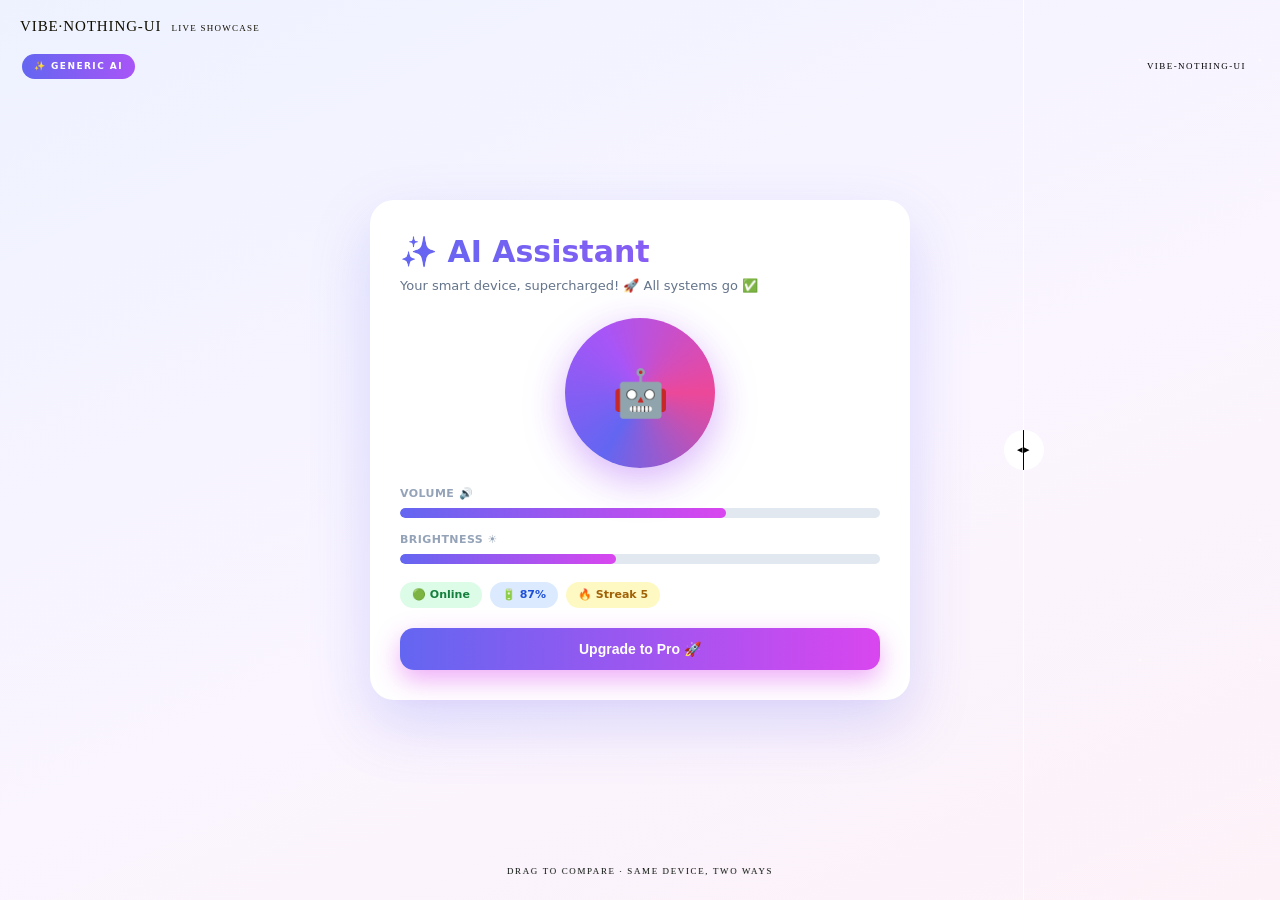
==== showcase.html @ 20e34b92 "Add showcase.html: live AI-device comparison with an animated 25x25 Glyph Matrix, rotary knob, live " ====
<!doctype html>
<html lang="en" data-theme="dark">
<head>
<meta charset="UTF-8">
<meta name="viewport" content="width=device-width, initial-scale=1.0">
<title>Vibe-Nothing-UI-Design · live showcase</title>
<link rel="stylesheet" href="css/nothing-ui.css">
<style>
html,body{height:100%}
body{overflow:hidden}
.stage{height:100vh;position:relative;overflow:hidden;user-select:none;-webkit-user-select:none;cursor:grab;background:#000}
.stage:active{cursor:grabbing}
.brand{position:fixed;top:16px;left:20px;z-index:60;display:flex;gap:10px;align-items:baseline;mix-blend-mode:difference;color:#fff;pointer-events:none}
.brand .w{font-family:var(--f-display);font-weight:500;font-size:15px;letter-spacing:.06em}
.brand .s{font-family:var(--f-mono);font-size:9px;letter-spacing:.14em}
.hint{position:absolute;bottom:22px;left:50%;transform:translateX(-50%);z-index:40;mix-blend-mode:difference;color:#fff;font-family:var(--f-mono);font-size:9px;letter-spacing:.18em;pointer-events:none;animation:hp 2.6s ease-in-out infinite}
@keyframes hp{0%,100%{opacity:.85}50%{opacity:.3}}

/* comparison machinery */
.cmp-layer{position:absolute;inset:0}
.cmp-layer.b{clip-path:inset(0 0 0 var(--cut,50%))}
.divider{position:absolute;top:0;bottom:0;left:var(--cut,50%);z-index:30;pointer-events:none}
.divider::before{content:"";position:absolute;top:0;bottom:0;left:-.5px;width:1px;background:#fff;mix-blend-mode:difference}
.divider .grip{position:absolute;top:50%;left:0;transform:translate(-50%,-50%);width:40px;height:40px;border-radius:50%;background:#fff;mix-blend-mode:difference;display:grid;place-items:center;color:#000;font-family:var(--f-mono);font-size:11px;letter-spacing:.05em}
.corner{position:absolute;top:54px;font-family:var(--f-mono);font-size:9px;letter-spacing:.16em;text-transform:uppercase;padding:6px 12px;border-radius:999px;z-index:20}
.corner.l{left:22px}.corner.r{right:22px}.corner.nt{background:var(--display);color:var(--bg)}

/* ===== Vibe-Nothing device deck ===== */
.vibe{position:absolute;inset:0;background:var(--bg);display:flex;align-items:center;justify-content:center}
.vibe .dots{position:absolute;inset:0;z-index:0;pointer-events:none;background-image:radial-gradient(rgba(255,255,255,.42) 1.3px,transparent 1.7px);background-size:120px 120px;mix-blend-mode:difference}
.deck{position:relative;z-index:1;width:min(1120px,92vw);display:grid;grid-template-columns:1fr auto 1fr;gap:34px;align-items:center}
.deck .col{display:flex;flex-direction:column;gap:22px}
.deck .col.r{align-items:stretch}
.cap{font-family:var(--f-mono);font-size:9px;letter-spacing:.14em;text-transform:uppercase;color:var(--secondary)}
.metricbig .v{font-family:var(--f-display);font-weight:500;font-size:clamp(40px,5vw,60px);color:var(--display);line-height:1}
.metricbig .v .u{font-family:var(--f-mono);font-size:13px;color:var(--secondary);margin-left:4px}
.metricbig .d{font-family:var(--f-mono);font-size:10px;color:var(--success);margin-top:8px;letter-spacing:.04em}
.knobcard{display:flex;align-items:center;gap:16px}
.knobcard .knobval{margin-top:0;font-size:26px}
/* the live glyph device */
.devwrap{display:flex;flex-direction:column;align-items:center;gap:16px}
.gmx.live{width:clamp(260px,32vw,340px)}
.gmx.live i{transition:background .4s var(--ease)}
.devmeta{display:flex;align-items:center;gap:10px}
.devmeta .live{display:flex;align-items:center;gap:7px;font-family:var(--f-mono);font-size:9px;letter-spacing:.14em;color:var(--accent-text)}
.devmeta .live .dot{width:7px;height:7px;border-radius:50%;background:var(--accent);animation:bk 1.2s steps(1) infinite}
.devmeta .gname{font-family:var(--f-mono);font-size:9px;letter-spacing:.14em;text-transform:uppercase;color:var(--secondary)}
@keyframes bk{0%,100%{opacity:1}50%{opacity:.25}}
.stream.show{height:120px}

/* ===== generic AI device (off-spec on purpose) ===== */
.slop{position:absolute;inset:0;background:linear-gradient(155deg,#eef2ff,#faf5ff 55%,#fdf2f8);font-family:system-ui,'Segoe UI',Roboto,sans-serif;color:#1e293b;display:flex;align-items:center;justify-content:center}
.slop *{box-sizing:border-box}
.slop .card{width:min(540px,84vw);background:#fff;border-radius:24px;padding:30px;box-shadow:0 24px 60px rgba(99,102,241,.22)}
.slop h1{font-size:clamp(22px,2.6vw,30px);font-weight:800;margin-bottom:4px;background:linear-gradient(90deg,#6366f1,#a855f7,#ec4899);-webkit-background-clip:text;background-clip:text;color:transparent;background-size:200% 100%;animation:gs 4s linear infinite}
@keyframes gs{to{background-position:200% 0}}
.slop .sub{color:#64748b;font-size:13px;margin-bottom:22px}
.slop .orb{width:150px;height:150px;border-radius:50%;margin:6px auto 18px;background:conic-gradient(from 210deg,#6366f1,#a855f7,#ec4899,#6366f1);display:grid;place-items:center;font-size:46px;box-shadow:0 12px 40px rgba(168,85,247,.45);animation:pulse 2.4s ease-in-out infinite}
@keyframes pulse{0%,100%{transform:scale(1)}50%{transform:scale(1.05)}}
.slop .lab{font-size:11px;font-weight:700;text-transform:uppercase;letter-spacing:.04em;color:#94a3b8;margin:14px 0 6px}
.slop .sl{height:10px;border-radius:999px;background:#e2e8f0;overflow:hidden}
.slop .sl i{display:block;height:100%;border-radius:999px;background:linear-gradient(90deg,#6366f1,#d946ef)}
.slop .pills{display:flex;gap:8px;flex-wrap:wrap;margin-top:18px}
.slop .p{font-size:11px;font-weight:600;padding:5px 12px;border-radius:999px}
.slop .p.g{background:#dcfce7;color:#15803d}.slop .p.b{background:#dbeafe;color:#1d4ed8}.slop .p.y{background:#fef9c3;color:#a16207}
.slop .cta{margin-top:20px;width:100%;padding:13px;border-radius:14px;border:0;font-weight:700;font-size:14px;color:#fff;background:linear-gradient(90deg,#6366f1,#d946ef);box-shadow:0 10px 26px rgba(217,70,239,.45);cursor:pointer;animation:bounce 2.2s ease-in-out infinite}
@keyframes bounce{0%,100%{transform:translateY(0)}50%{transform:translateY(-3px)}}

@media(max-width:880px){.deck{grid-template-columns:1fr;gap:22px;text-align:center}.deck .col{align-items:center}}
</style>
</head>
<body>
<div class="brand"><span class="w">VIBE·NOTHING-UI</span><span class="s">LIVE SHOWCASE</span></div>

<section class="stage" id="s1" style="--cut:50%">
  <!-- generic AI device -->
  <div class="cmp-layer a">
    <div class="slop">
      <div class="card">
        <h1>✨ AI Assistant</h1>
        <div class="sub">Your smart device, supercharged! 🚀 All systems go ✅</div>
        <div class="orb">🤖</div>
        <div class="lab">Volume 🔊</div><div class="sl"><i style="width:68%"></i></div>
        <div class="lab">Brightness ☀️</div><div class="sl"><i style="width:45%"></i></div>
        <div class="pills"><span class="p g">🟢 Online</span><span class="p b">🔋 87%</span><span class="p y">🔥 Streak 5</span></div>
        <button class="cta">Upgrade to Pro 🚀</button>
      </div>
    </div>
    <span class="corner l p" style="background:linear-gradient(90deg,#6366f1,#a855f7);color:#fff;font-family:system-ui;font-weight:700">✨ Generic AI</span>
  </div>

  <!-- Vibe-Nothing device deck -->
  <div class="cmp-layer b">
    <div class="vibe">
      <div class="dots"></div>
      <div class="deck">
        <div class="col l">
          <div class="metricbig"><div class="cap">Tokens · today</div><div class="v"><span class="tval" data-to="1284">0</span><span class="u">K</span></div><div class="d">↑ 12% this week</div></div>
          <div class="knobcard"><div class="knob" id="knob"><span class="ind"></span></div><div><div class="cap">Gain</div><div class="knobval" id="knobval">50</div></div></div>
        </div>
        <div class="devwrap">
          <div class="gmx live" id="gmx-live"></div>
          <div class="devmeta"><span class="live"><span class="dot"></span>LIVE</span><span class="gname" id="gname">PLAY</span></div>
        </div>
        <div class="col r">
          <div><div class="cap" style="margin-bottom:9px">Activity</div><div class="stream show" id="stream"></div></div>
        </div>
      </div>
    </div>
    <span class="corner r nt">Vibe-Nothing-UI</span>
  </div>

  <div class="divider"><span class="grip">◂▸</span></div>
  <div class="hint">DRAG TO COMPARE · SAME DEVICE, TWO WAYS</div>
</section>

<script>
/* ===== animated 25×25 Glyph Matrix ===== */
const N=25,C=12,R=12.3;
const GMX=[
 {name:'play',sig:false,fn:(x,y,c)=>{const rx=x-(c-6);if(rx<0||x>c+7)return false;return Math.abs(y-c)<=(13-rx)/13*7;}},
 {name:'heart',sig:false,fn:(x,y,c)=>{const X=(x-c)/7.6,Y=-(y-c-1.6)/7.6;return Math.pow(X*X+Y*Y-1,3)-X*X*Y*Y*Y<=0;}},
 {name:'sound',sig:false,fn:(x,y,c)=>{const cols={[c-8]:4,[c-4]:8,[c]:6,[c+4]:9,[c+8]:3};for(const k in cols){if(Math.abs(x-(+k))<=1&&y<=c+8&&y>=c+8-cols[k])return true;}return false;}},
 {name:'rec',sig:true,fn:(x,y,c)=>Math.hypot(x-c,y-c)<=6},
 {name:'arrow',sig:false,fn:(x,y,c)=>{const bar=Math.abs(x-c)<=1&&y>=c-3&&y<=c+8;const head=y>=c-9&&y<=c-3&&Math.abs(x-c)<=(y-(c-9));return bar||head;}},
 {name:'smiley',sig:false,fn:(x,y,c)=>{const d=Math.hypot(x-c,y-c);const ring=d>=9.5&&d<=11;const eyes=Math.hypot(x-(c-4),y-(c-3))<=1.4||Math.hypot(x-(c+4),y-(c-3))<=1.4;const md=Math.hypot(x-c,y-(c-2));const smile=md>=6&&md<=7.3&&y>c+1;return ring||eyes||smile;}},
 {name:'power',sig:false,fn:(x,y,c)=>{const d=Math.hypot(x-c,y-c);const ring=d>=6.5&&d<=8.4&&!(y<c-1&&Math.abs(x-c)<=2.3);const bar=Math.abs(x-c)<=1&&y>=c-9&&y<=c-0.5;return ring||bar;}}
];
const host=document.getElementById('gmx-live'),gname=document.getElementById('gname');
const cells=[];
for(let y=0;y<N;y++)for(let x=0;x<N;x++){const i=document.createElement('i');
  if(Math.hypot(x-C,y-C)>R){i.className='void';} else {i.className='off';i._x=x;i._y=y;}
  host.appendChild(i);cells.push(i);}
let gi=0;
function render(){const g=GMX[gi%GMX.length];gname.textContent=g.name.toUpperCase();
  cells.forEach(i=>{if(i.className==='void')return;const on=g.fn(i._x,i._y,C);i.className=on?(g.sig?'sig':'on'):'off';});}
render();setInterval(()=>{gi++;render();},2200);

/* ===== rotary knob ===== */
const knob=document.getElementById('knob'),kv=document.getElementById('knobval');
let v=50,drag=false,sy=0,sv=50;
const setK=x=>{v=Math.max(0,Math.min(100,x));knob.style.setProperty('--a',(-135+v/100*270)+'deg');kv.textContent=Math.round(v);};
setK(50);
knob.addEventListener('pointerdown',e=>{drag=true;sy=e.clientY;sv=v;knob.setPointerCapture(e.pointerId);e.stopPropagation();});
knob.addEventListener('pointermove',e=>{if(drag){setK(sv+(sy-e.clientY)*0.7);e.stopPropagation();}});
const kstop=()=>drag=false;knob.addEventListener('pointerup',kstop);knob.addEventListener('pointercancel',kstop);

/* ===== live counter ===== */
document.querySelectorAll('.tval[data-to]').forEach(el=>{const to=+el.getAttribute('data-to');let s=null;const D=1300;
  const step=t=>{if(!s)s=t;const k=Math.min(1,(t-s)/D);const e=k<.5?4*k*k*k:1-Math.pow(-2*k+2,3)/2;el.textContent=Math.round(to*e);if(k<1)requestAnimationFrame(step);else el.textContent=to;};
  requestAnimationFrame(step);});

/* ===== activity stream ===== */
const stream=document.getElementById('stream');
const L=[['agent · 3 files changed',0],['build #482 · passed',0],['rate limit · 12% used',0],['deploy · review required',1],['cache · purged',0],['webhook · delivered',0],['session · opened',0],['db · migration applied',0]];
let li=0;const pad=n=>String(n).padStart(2,'0');
function push(){const d=new Date();const t=pad(d.getHours())+':'+pad(d.getMinutes())+':'+pad(d.getSeconds());const[m,sig]=L[li++%L.length];
  const row=document.createElement('div');row.className='s-l'+(sig?' sig':'');row.innerHTML='<span class="t">'+t+'</span>'+m;
  stream.prepend(row);while(stream.children.length>6)stream.removeChild(stream.lastChild);}
for(let k=0;k<5;k++)push();setInterval(push,1900);

/* ===== draggable compare divider ===== */
const s1=document.getElementById('s1');
let cdrag=false;
const setCut=p=>{p=Math.max(6,Math.min(94,p));s1.style.setProperty('--cut',p+'%');};
s1.addEventListener('pointerdown',e=>{if(e.target.closest('#knob'))return;cdrag=true;s1.setPointerCapture(e.pointerId);setCut(e.clientX/innerWidth*100);});
s1.addEventListener('pointermove',e=>{if(cdrag)setCut(e.clientX/innerWidth*100);});
s1.addEventListener('pointerup',()=>cdrag=false);s1.addEventListener('pointercancel',()=>cdrag=false);

/* one-time auto sweep to show both sides */
const ease=t=>t<.5?4*t*t*t:1-Math.pow(-2*t+2,3)/2;
(function sweep(){const seq=[[50,80],[80,22],[22,50]];let i=0;
 function leg(){if(i>=seq.length)return;const[a,b]=seq[i++];const t0=performance.now(),D=780;
  (function f(n){const k=Math.min(1,(n-t0)/D);setCut(a+(b-a)*ease(k));k<1?requestAnimationFrame(f):leg();})(t0);}
 setTimeout(leg,500);})();
</script>
</body>
</html>
---- css/nothing-ui.css ----
@import url('tokens.css');

/* nothing-ui · components */

*{margin:0;padding:0;box-sizing:border-box}
html{scroll-behavior:smooth}
body{background-color:var(--bg);color:var(--primary);font-family:var(--f-mono);font-size:11px;line-height:1.45;
  font-variation-settings:'ROND' 100;-webkit-font-smoothing:antialiased;transition:background-color .35s var(--ease),color .35s var(--ease)}
/* Sparse dot grid as a LOCAL-INVERSE overlay: a fixed white-dot field with mix-blend-mode:difference,
   so each dot takes the contrast of the surface BEHIND it — on light surfaces it reads as soft grey,
   on dark surfaces it reads as light (and vice-versa) — automatically, in BOTH themes, no per-theme color.
   z-index:-1 keeps it BEHIND all cards (cards are always the top layer and cover the dots). Thin (~1.3px), sparse (120px). */
body::before{content:"";position:fixed;inset:0;z-index:-1;pointer-events:none;
  background-image:radial-gradient(rgba(255,255,255,.42) 1.3px, transparent 1.7px);
  background-size:120px 120px;background-attachment:fixed;mix-blend-mode:difference}
::selection{background:var(--accent);color:var(--accent-ink)}
.label{font-family:var(--f-mono);font-size:9px;letter-spacing:.12em;text-transform:uppercase;color:var(--secondary)}
.fdisplay{font-family:var(--f-display);color:var(--display)} .fui{font-family:var(--f-ui)} .mono{font-family:var(--f-mono)}
.editorial{font-family:var(--f-editorial);font-style:italic}
.muted{color:var(--secondary)} .faint{color:var(--muted)}
.ico{width:22px;height:22px;stroke:currentColor;fill:none;stroke-width:1.6;stroke-linecap:round;stroke-linejoin:round;display:block}
.ico.sm{width:16px;height:16px}
/* dot-matrix icons: real 9×9 grid, every cell a COMPLETE round dot (no mask — mask clips dots into partial circles).
   SCALABLE: size driven by --gs (default 30px); gap scales proportionally. Resize with e.g. style="--gs:48px" or set --gs on a parent. */
.gico{display:inline-grid;grid-template-columns:repeat(9,1fr);grid-auto-rows:1fr;gap:calc(var(--gs,30px)/20);width:var(--gs,30px);height:var(--gs,30px)}
.gico i{aspect-ratio:1}
.gico i.on{border-radius:50%;background:currentColor}

/* theme toggle */
.fab{position:fixed;top:18px;right:18px;z-index:80;display:flex;border:1px solid var(--line-2);border-radius:var(--r-pill);overflow:hidden;background:var(--surface)}
.fab button{font-family:var(--f-mono);font-size:9px;letter-spacing:.1em;padding:6px 11px;background:transparent;color:var(--secondary);border:0;cursor:pointer}
.fab button[aria-pressed="true"]{background:var(--display);color:var(--bg)}

/* poster grid — hairline-connected modules */
.poster{display:grid;grid-template-columns:repeat(12,1fr);grid-auto-flow:row dense;gap:12px}
.mod{background:var(--glass);-webkit-backdrop-filter:blur(16px);backdrop-filter:blur(16px);border-radius:var(--r-md);padding:22px;min-width:0}
.s2{grid-column:span 2}.s3{grid-column:span 3}.s4{grid-column:span 4}.s5{grid-column:span 5}
.s6{grid-column:span 6}.s7{grid-column:span 7}.s8{grid-column:span 8}.s9{grid-column:span 9}.s12{grid-column:span 12}
@media(max-width:1100px){.s2,.s3,.s4,.s5{grid-column:span 6}.s7,.s8,.s9{grid-column:span 12}}
@media(max-width:680px){.mod{grid-column:span 12!important}}
.mhead{display:flex;align-items:baseline;gap:8px;margin-bottom:20px}
.mhead .no{font-family:var(--f-display);font-weight:500;font-size:11px;color:var(--secondary);letter-spacing:.05em}
.mhead .t{font-family:var(--f-mono);font-size:10px;letter-spacing:.14em;text-transform:uppercase;color:var(--primary)}
.mhead .ex{margin-left:auto;font-size:9px;color:var(--muted)}
h4.sub{font-size:9px;letter-spacing:.12em;text-transform:uppercase;color:var(--muted);margin:18px 0 12px}
h4.sub:first-of-type{margin-top:0}
.row{display:flex;gap:10px;flex-wrap:wrap;align-items:center}
.col{display:flex;flex-direction:column;gap:10px}

/* masthead module */
.brand .wm{font-family:var(--f-display);font-weight:500;font-size:clamp(34px,5vw,52px);color:var(--display);line-height:.9;letter-spacing:.04em}
.brand .ds{font-family:var(--f-head);font-weight:600;font-size:27px;margin-top:8px;letter-spacing:0;line-height:1}
.brand .v{color:var(--secondary);font-family:var(--f-display);font-weight:500;font-size:13px;margin-top:4px}
.brand p{color:var(--secondary);font-size:11px;line-height:1.7;margin-top:18px;max-width:34ch}

/* 01 color */
.swatches{display:flex;gap:14px;flex-wrap:wrap}
.sw{text-align:center}
.sw .c{width:54px;height:54px;border-radius:999px;border:1px solid var(--line-2);margin:0 auto 8px}
.sw .n{font-size:10px;color:var(--primary)}.sw .h{font-size:9px;color:var(--muted);font-family:var(--f-mono)}
.accent-sw{display:flex;align-items:center;gap:16px}
.accent-sw .c{width:64px;height:64px;border-radius:999px}
.bg-cols{display:flex;gap:28px;align-items:stretch}
@media(max-width:760px){.bg-cols{flex-direction:column}}
.bg-principles{flex:1;display:flex;flex-direction:column;justify-content:center}
.bg-lead{font-family:var(--f-ui);font-size:14px;line-height:1.6;color:var(--primary);max-width:46ch}
.bg-lead strong{color:var(--display)}
.bg-rules{list-style:none;margin-top:18px}
.bg-rules li{position:relative;padding:9px 0 9px 16px;border-bottom:1px solid var(--glass-brd);color:var(--secondary);font-size:12px;line-height:1.6}
.bg-rules li:last-child{border:0}
.bg-rules li::before{content:"·";position:absolute;left:2px;color:var(--primary)}
.bg-rules strong{color:var(--primary);font-weight:400;border-bottom:1px solid currentColor;padding-bottom:1px}
/* schematic that DEMONSTRATES local-inverse: ONE dot field crosses a dark + a light surface,
   appearing light over the dark half and dark over the light half (mix-blend-mode:difference).
   A card floats on top and covers the dots beneath it. */
.layer-demo{flex:1.05;position:relative;min-height:300px;border-radius:10px;overflow:hidden;isolation:isolate;display:flex}
.layer-demo .lyl{font-family:var(--f-mono);font-size:9px;letter-spacing:.08em;text-transform:uppercase}
.layer-demo .surf{flex:1;display:flex;align-items:flex-end;padding:12px;box-sizing:border-box}
.layer-demo .surf.dark{background:#0B0B0B;color:#7a7a7a}
.layer-demo .surf.light{background:#ECECEC;color:#8a8a8a}
.layer-demo .dotfield{position:absolute;inset:0;z-index:1;pointer-events:none;
  background-image:radial-gradient(rgba(255,255,255,.55) 1.7px,transparent 2.1px);background-size:18px 18px;mix-blend-mode:difference}
.layer-demo .democard{position:absolute;z-index:2;right:22px;top:42px;width:46%;height:156px;border-radius:8px;
  background:var(--glass);-webkit-backdrop-filter:blur(12px);backdrop-filter:blur(12px);border:1px solid var(--glass-brd);
  color:var(--primary);display:flex;align-items:flex-end;padding:12px;box-sizing:border-box}

/* 02 type */
.specimen{font-family:var(--f-display);color:var(--display);font-size:42px;line-height:1}
.glyphset{font-family:var(--f-display);color:var(--secondary);font-size:13px;line-height:1.9;letter-spacing:.12em;word-break:break-all;margin-top:10px}
.weights{display:flex;gap:18px;margin-top:14px;color:var(--secondary);font-family:var(--f-ui);font-size:13px}
.weights b{color:var(--primary)}
.editorial-specimen{font-family:var(--f-editorial);font-style:italic;font-weight:400;font-size:30px;line-height:1.05;
  color:var(--display);letter-spacing:-.025em;max-width:13ch}
.editorial-note{font-family:var(--f-mono);font-size:8px;line-height:1.5;letter-spacing:.08em;text-transform:uppercase;
  color:var(--muted);margin-top:8px;max-width:32ch}

/* 03 icons */
.icogrid{display:grid;grid-template-columns:repeat(8,1fr);gap:14px;color:var(--primary)}
.icogrid.lib{grid-template-columns:repeat(12,1fr);gap:16px}
.icogrid .i{display:grid;place-items:center;color:var(--primary);transition:color .2s var(--ease)}
.icogrid .i:hover{color:var(--accent-text)}
.dotglyphs{font-family:var(--f-display);color:var(--primary);font-size:30px;letter-spacing:.32em;margin-top:6px}
.punct-spec{display:flex;gap:30px;align-items:center;margin-top:10px}
.punct-spec .ps{display:flex;align-items:center;gap:10px}
.punct-spec .pl{font-size:9px;letter-spacing:.08em;text-transform:uppercase;color:var(--muted)}

/* Glyph Matrix · authentic 25×25 circular-masked panel (white LEDs on black, like Phone (3)) */
.gmx-wrap{display:flex;gap:22px;flex-wrap:wrap;align-items:flex-start}
.gmx-cell{display:flex;flex-direction:column;align-items:center;gap:9px}
.gmx{display:grid;grid-template-columns:repeat(25,1fr);gap:1.4px;width:clamp(150px,17vw,182px);aspect-ratio:1;padding:6.5%;border-radius:50%;background:#070707;border:1px solid #232323;box-sizing:border-box}
.gmx i{aspect-ratio:1;border-radius:50%}
.gmx i.void{background:transparent}
.gmx i.off{background:rgba(255,255,255,.06)}
.gmx i.on{background:#fff}
.gmx i.sig{background:var(--accent)}
.gmx-cell .label{font-size:8px}

/* 04 spacing */
.spaceruler{display:flex;align-items:flex-end;gap:3px;height:48px}
.spaceruler i{background:var(--secondary);width:7px}
.ruler-cap{display:flex;gap:3px;margin-top:6px;color:var(--muted);font-size:8px}
.ruler-cap span{width:7px;text-align:center}
.nest{position:relative;width:180px;height:120px;border:1px dashed var(--line-2);margin:24px auto 0;display:grid;place-items:center}
.nest .inner{width:90px;height:60px;border:1px dashed var(--line-2);display:grid;place-items:center}
.nest .core{width:40px;height:40px;border-radius:8px;background:var(--raised);display:grid;place-items:center;color:var(--secondary)}
.nest .m{position:absolute;font-size:8px;color:var(--muted)}

/* buttons */
.btn{font-family:var(--f-mono);font-size:11px;letter-spacing:.04em;padding:9px 16px;border-radius:var(--r-sm);cursor:pointer;background:transparent;display:inline-flex;align-items:center;gap:8px;transition:opacity var(--dur,.2s) var(--ease);border:0}
.btn:hover{opacity:.8}.btn:disabled{opacity:.3}
.btn-primary{background:var(--display);color:var(--bg)}
.btn-outline{border:1px solid var(--line-2);color:var(--primary)}
.btn-text{color:var(--primary);padding:9px 4px}
.btn-icon{width:38px;height:38px;border-radius:999px;border:1px solid var(--line-2);color:var(--primary);display:grid;place-items:center;padding:0;cursor:pointer;background:transparent}
.btn-icon:hover{border-color:var(--primary);color:var(--primary)}
.btn-sq{width:34px;height:34px;padding:0;justify-content:center;border-radius:var(--r-sm)}
.bstates .btn-primary.hv{opacity:.8}.bstates .btn-primary.pr{opacity:.6}

/* inputs */
.inp{width:100%;background:transparent;border:1px solid var(--line-2);border-radius:var(--r-sm);padding:9px 12px;color:var(--primary);font-family:var(--f-mono);font-size:11px}
.inp::placeholder{color:var(--muted)}
.inp:focus{outline:0;border-color:var(--primary)}
.inp.focused{border-color:var(--primary)}
.inp.dis{opacity:.4}
.field{margin-bottom:12px}.field .label{display:block;margin-bottom:6px}
.withicon{position:relative}.withicon .ico{position:absolute;left:10px;top:9px;color:var(--muted)}.withicon .inp{padding-left:34px}
.cbx{display:flex;align-items:center;gap:9px;margin-bottom:8px;color:var(--secondary)}
.box{width:18px;height:18px;border:1px solid var(--line-2);border-radius:4px;display:grid;place-items:center;color:var(--bg)}
.box.on{background:var(--display);border-color:var(--display)}
.rdo{width:18px;height:18px;border:1px solid var(--line-2);border-radius:999px;display:grid;place-items:center}
.rdo.on::after{content:"";width:9px;height:9px;border-radius:999px;background:var(--display)}

/* chips & tags */
.chip{display:inline-flex;align-items:center;gap:6px;font-family:var(--f-mono);font-size:10px;border:1px solid var(--line-2);padding:5px 11px;border-radius:var(--r-pill);color:var(--secondary);cursor:pointer}
.chip.on{background:var(--display);border-color:var(--display);color:var(--bg)}
.tag{font-family:var(--f-mono);font-size:10px;border:1px solid var(--line-2);padding:4px 10px;border-radius:var(--r-sm);color:var(--secondary)}
.tag.on{border-color:var(--primary);color:var(--primary)}.tag.dis{opacity:.4}

/* sliders */
.slider{appearance:none;width:100%;height:3px;background:var(--line-2);border-radius:999px;outline:0}
.slider::-webkit-slider-thumb{appearance:none;width:16px;height:16px;border-radius:999px;background:var(--display);cursor:pointer}
.track-fill{height:3px;background:var(--line-2);border-radius:999px;position:relative}
.track-fill>i{position:absolute;left:0;top:0;height:100%;background:var(--display);border-radius:999px}
.track-fill>b{position:absolute;top:50%;width:14px;height:14px;border-radius:999px;background:var(--display);transform:translate(-50%,-50%)}
.circ{position:relative;width:72px;height:72px}
.circ .n{position:absolute;inset:0;display:grid;place-items:center;font-family:var(--f-display);font-weight:500;font-size:16px;color:var(--display)}

/* navigation */
.navbar{display:flex;justify-content:space-around;border:1px solid var(--line-2);border-radius:var(--r-pill);padding:8px 6px}
.navbar .i{color:var(--muted);position:relative;padding:4px 10px}.navbar .i.on{color:var(--display)}
.tabs{display:flex;gap:20px;border-bottom:1px solid var(--line);padding-bottom:0}
.tabs span{padding-bottom:9px;color:var(--muted);font-size:11px;border-bottom:2px solid transparent}
.tabs span.on{color:var(--primary);border-color:var(--display)}
.pager{display:flex;gap:6px;align-items:center}
.pager a{width:26px;height:26px;border-radius:6px;display:grid;place-items:center;color:var(--secondary);border:1px solid transparent;font-family:var(--f-display);font-weight:500}
.pager a.on{background:var(--display);color:var(--bg)}
.sheet{border:1px solid var(--line-2);border-radius:var(--r-md);overflow:hidden}
.sheet .r{display:flex;align-items:center;gap:10px;padding:10px 12px;border-bottom:1px solid var(--line);color:var(--secondary)}
.sheet .r:last-child{border:0}.sheet .r .ico{color:var(--primary)}.sheet .r .h{margin-left:auto;color:var(--muted)}

/* alerts / toast */
.alert{display:flex;align-items:flex-start;gap:10px;padding:12px 14px;border-radius:var(--r-sm);border-left:3px solid;margin-bottom:10px;position:relative}
.alert .x{position:absolute;right:12px;top:12px;color:var(--muted);cursor:pointer}
.alert .ttl{font-family:var(--f-ui);font-weight:500;font-size:12px;color:var(--display)}
.alert .ds{font-size:10px;color:var(--secondary);margin-top:2px}
.alert.success{border-color:var(--success);background:color-mix(in srgb,var(--success) 9%,transparent)}.alert.success .ico{color:var(--success)}
.alert.warning{border-color:var(--warning);background:color-mix(in srgb,var(--warning) 9%,transparent)}.alert.warning .ico{color:var(--warning)}
.alert.error{border-color:var(--error);background:color-mix(in srgb,var(--error) 9%,transparent)}.alert.error .ico{color:var(--error)}

/* switches */
.switch{width:44px;height:24px;border-radius:999px;background:var(--line-2);position:relative;cursor:pointer;transition:background var(--dur,.2s) var(--ease);flex-shrink:0}
.switch::after{content:"";position:absolute;top:3px;left:3px;width:18px;height:18px;border-radius:999px;background:var(--muted);transition:transform var(--dur,.2s) var(--ease)}
.switch.on{background:var(--display)}.switch.on::after{transform:translateX(20px);background:var(--bg)}

/* avatar & badge */
.ava{width:46px;height:46px;border-radius:999px;background:var(--raised);display:grid;place-items:center;color:var(--muted);overflow:hidden;border:1px solid var(--line-2)}
.ava.ring{border:2px solid var(--display)}
.ava.add{border:1px dashed var(--line-2);color:var(--secondary)}
.bdot{position:relative}.bdot::after{content:"";position:absolute;top:0;right:0;width:11px;height:11px;border-radius:999px;background:var(--accent);border:2px solid var(--bg)}

/* cards */
.card{border-radius:var(--r-md);padding:14px;background:var(--glass);-webkit-backdrop-filter:blur(12px);backdrop-filter:blur(12px);transition:transform var(--dur,.2s) var(--ease)}
.card:hover{transform:translateY(-2px)}
.card .thumb{height:70px;border-radius:6px;background:var(--raised);margin-bottom:10px}
.card .ttl{font-family:var(--f-head);font-weight:600;font-size:18px;color:var(--display);line-height:1.1}
.card .ds{font-size:10px;color:var(--secondary);margin-top:3px}
.statbig{font-family:var(--f-display);font-weight:500;font-size:30px;color:var(--display)}

/* lists */
.list .li{display:flex;align-items:center;gap:12px;padding:12px 0;border-bottom:1px solid var(--line)}
.list .li:last-child{border:0}.list .li .tx{flex:1}.list .li .h{font-size:12px;color:var(--primary)}.list .li .s{font-size:10px;color:var(--muted)}

/* table */
table{width:100%;border-collapse:collapse}
th{font-size:9px;letter-spacing:.08em;text-transform:uppercase;color:var(--muted);text-align:left;padding:8px;border-bottom:1px solid var(--line-2)}
td{font-family:var(--f-mono);font-size:11px;padding:9px 8px;border-bottom:1px solid var(--line);color:var(--primary)}
.pill{font-size:9px;padding:2px 9px;border-radius:999px;text-transform:uppercase;letter-spacing:.05em}
.pill.a{background:var(--display);color:var(--bg)}.pill.i{border:1px solid var(--line-2);color:var(--muted)}

/* calendar */
.cal .ch{display:flex;justify-content:space-between;align-items:center;margin-bottom:12px}
.cal .ch .m{font-family:var(--f-ui);font-size:13px;color:var(--display)}
.cal .grid{display:grid;grid-template-columns:repeat(7,1fr);gap:4px;text-align:center}
.cal .grid .wd{font-size:8px;color:var(--muted);padding:4px 0}
.cal .grid .d{font-family:var(--f-display);font-weight:500;font-size:12px;padding:6px 0;border-radius:6px;color:var(--secondary)}
.cal .grid .d.today{background:var(--display);color:var(--bg)}
.cal .grid .d.sel{border:1px solid var(--display);color:var(--display)}

/* tooltip */
.tipwrap{display:flex;flex-direction:column;align-items:center;gap:30px;padding:14px 0}
.tip{background:var(--raised);border:1px solid var(--line-2);border-radius:6px;padding:7px 12px;font-size:11px;position:relative;color:var(--primary)}
.tip::after{content:"";position:absolute;bottom:-5px;left:50%;transform:translateX(-50%) rotate(45deg);width:8px;height:8px;background:var(--raised);border-right:1px solid var(--line-2);border-bottom:1px solid var(--line-2)}
.hovme{font-size:11px;color:var(--secondary)}

/* modal */
.modal{border:1px solid var(--line-2);border-radius:var(--r-md);overflow:hidden;background:var(--surface)}
.modal .mh{display:flex;justify-content:space-between;align-items:center;padding:14px 16px;border-bottom:1px solid var(--line)}
.modal .mh .t{font-family:var(--f-head);font-weight:600;font-size:19px;color:var(--display)}
.modal .mb{padding:16px;color:var(--secondary);font-size:11px;line-height:1.6}
.modal .mf{display:flex;justify-content:flex-end;gap:10px;padding:12px 16px;border-top:1px solid var(--line)}

/* progress & stepper */
.lp{height:6px;background:var(--line-2);border-radius:999px;overflow:hidden}.lp>i{display:block;height:100%;background:var(--display);width:60%}
.stepper{display:flex;align-items:center;margin-top:18px}
.stepper .st{width:26px;height:26px;border-radius:999px;border:1px solid var(--line-2);display:grid;place-items:center;font-family:var(--f-display);font-weight:500;font-size:12px;color:var(--muted)}
.stepper .st.on{background:var(--display);color:var(--bg);border-color:var(--display)}
.stepper .ln{flex:1;height:1px;background:var(--line-2)}

/* ========== EXTENDED COMPONENTS (22+) ========== */

/* 22 dropdown / menu */
.menu{border:1px solid var(--line-2);border-radius:var(--r-sm);background:var(--surface);overflow:hidden;width:200px}
.menu .mi{display:flex;align-items:center;gap:10px;padding:9px 12px;color:var(--secondary);cursor:pointer;font-family:var(--f-mono);font-size:11px}
.menu .mi:hover{background:var(--raised);color:var(--primary)}
.menu .mi .k{margin-left:auto;color:var(--muted);font-size:9px}
.menu .mi.danger{color:var(--error)}
.menu .sep{height:1px;background:var(--line);margin:4px 0}
.menu .grp{padding:8px 12px 4px;font-size:8px;letter-spacing:.12em;text-transform:uppercase;color:var(--muted)}

/* 23 accordion */
.acc{border-top:1px solid var(--line)}
.acc .it{border-bottom:1px solid var(--line)}
.acc .hd{display:flex;align-items:center;justify-content:space-between;padding:13px 2px;cursor:pointer;color:var(--primary);font-family:var(--f-ui);font-size:13px}
.acc .hd .sign{font-family:var(--f-display);color:var(--secondary);transition:transform .25s var(--ease)}
.acc .it.open .hd .sign{transform:rotate(45deg);color:var(--display)}
.acc .bd{max-height:0;overflow:hidden;transition:max-height .3s var(--ease);color:var(--secondary);font-size:11px;line-height:1.6}
.acc .it.open .bd{max-height:120px}
.acc .bd p{padding:0 2px 14px}

/* 24 breadcrumb */
.crumb{display:flex;align-items:center;gap:8px;font-family:var(--f-mono);font-size:10px;flex-wrap:wrap}
.crumb a{color:var(--muted);text-decoration:none}.crumb a:hover{color:var(--primary)}
.crumb .sl{color:var(--line-2)}
.crumb .cur{color:var(--primary)}

/* 25 avatar group */
.avg{display:flex}
.avg .ava{width:36px;height:36px;margin-left:-10px;box-shadow:0 0 0 2px var(--bg)}
.avg .ava:first-child{margin-left:0}
.avg .ava.more{background:var(--display);color:var(--bg);font-family:var(--f-display);font-size:11px;border:0}

/* 26 skeleton */
.skel{background:linear-gradient(90deg,var(--line) 25%,var(--line-2) 50%,var(--line) 75%);background-size:200% 100%;animation:shimmer 1.4s linear infinite;border-radius:var(--r-sm)}
@keyframes shimmer{to{background-position:-200% 0}}
.skel.ln{height:10px;margin-bottom:8px}.skel.ln.w60{width:60%}.skel.ln.w40{width:40%}
.skel.circ{width:46px;height:46px;border-radius:999px}

/* 27 command palette */
.cmd{border:1px solid var(--line-2);border-radius:var(--r-md);background:var(--surface);overflow:hidden}
.cmd .top{display:flex;align-items:center;gap:10px;padding:13px 14px;border-bottom:1px solid var(--line)}
.cmd .top input{flex:1;background:transparent;border:0;outline:0;color:var(--primary);font-family:var(--f-mono);font-size:12px}
.cmd .top .esc{font-size:8px;color:var(--muted);border:1px solid var(--line-2);border-radius:4px;padding:2px 6px}
.cmd .grp{padding:9px 14px 4px;font-size:8px;letter-spacing:.12em;text-transform:uppercase;color:var(--muted)}
.cmd .ci{display:flex;align-items:center;gap:10px;padding:8px 14px;color:var(--secondary);font-family:var(--f-mono);font-size:11px;cursor:pointer}
.cmd .ci.on,.cmd .ci:hover{background:var(--raised);color:var(--primary)}
.cmd .ci .k{margin-left:auto;color:var(--muted);font-size:9px}

/* 28 kbd + code */
.kbd{font-family:var(--f-mono);font-size:10px;color:var(--primary);background:var(--raised);border:1px solid var(--line-2);border-bottom-width:2px;border-radius:5px;padding:2px 7px;display:inline-block}
.code{font-family:var(--f-mono);font-size:11px;background:var(--surface);border:1px solid var(--line);border-radius:var(--r-sm);padding:13px 14px;color:var(--secondary);line-height:1.7;overflow-x:auto}
.code .cm{color:var(--muted)}.code .kw{color:var(--accent-text)}.code .st{color:var(--primary)}

/* 29 toast stack */
.toasts{display:flex;flex-direction:column;gap:8px}
.toast{display:flex;align-items:center;gap:11px;background:var(--surface);border:1px solid var(--line-2);border-radius:var(--r-sm);padding:11px 13px;min-width:240px}
.toast .ico{color:var(--display)}.toast.ok .ico{color:var(--success)}
.toast .tx{font-size:11px;color:var(--primary)}.toast .tx s{display:block;color:var(--muted);font-size:9px;text-decoration:none;margin-top:1px}
.toast .x{margin-left:auto;color:var(--muted);cursor:pointer}

/* 30 segmented control + button group */
.seg{display:inline-flex;border:1px solid var(--line-2);border-radius:var(--r-sm);padding:2px;background:var(--surface)}
.seg button{font-family:var(--f-mono);font-size:10px;padding:6px 14px;border:0;background:transparent;color:var(--secondary);cursor:pointer;border-radius:4px}
.seg button.on{background:var(--display);color:var(--bg)}
.bgroup{display:inline-flex}
.bgroup .btn{border:1px solid var(--line-2);border-radius:0;margin-left:-1px}
.bgroup .btn:first-child{border-radius:var(--r-sm) 0 0 var(--r-sm);margin-left:0}
.bgroup .btn:last-child{border-radius:0 var(--r-sm) var(--r-sm) 0}
.bgroup .btn.on{background:var(--display);color:var(--bg);border-color:var(--display);position:relative;z-index:1}

/* 31 empty state */
.empty{text-align:center;padding:30px 16px;border:1px dashed var(--line-2);border-radius:var(--r-md)}
.empty .gico{margin:0 auto 14px;color:var(--line-2)}
.empty .h{font-family:var(--f-head);font-size:17px;color:var(--primary)}
.empty .s{font-size:10px;color:var(--muted);margin:5px 0 14px}

/* 32 timeline */
.tline{list-style:none;position:relative;padding-left:22px}
.tline::before{content:"";position:absolute;left:4px;top:4px;bottom:4px;width:1px;background:var(--line-2)}
.tline li{position:relative;padding:0 0 18px}.tline li:last-child{padding-bottom:0}
.tline li::before{content:"";position:absolute;left:-22px;top:3px;width:9px;height:9px;border-radius:50%;background:var(--surface);border:1px solid var(--line-2)}
.tline li.on::before{background:var(--accent);border-color:var(--accent)}
.tline .h{font-size:12px;color:var(--primary)}.tline .t{font-family:var(--f-mono);font-size:9px;color:var(--muted)}

/* 33 popover */
.pop{position:relative;background:var(--surface);border:1px solid var(--line-2);border-radius:var(--r-sm);padding:13px;width:220px}
.pop::before{content:"";position:absolute;top:-5px;left:24px;width:8px;height:8px;background:var(--surface);border-left:1px solid var(--line-2);border-top:1px solid var(--line-2);transform:rotate(45deg)}
.pop .h{font-family:var(--f-ui);font-size:12px;color:var(--display);margin-bottom:4px}
.pop .b{font-size:10px;color:var(--secondary);line-height:1.6}

/* 34 rating (round dots) */
.rate{display:inline-flex;gap:7px}
.rate i{width:13px;height:13px;border-radius:50%;border:1px solid var(--line-2);cursor:pointer}
.rate i.on{background:var(--display);border-color:var(--display)}

/* 35 dropzone */
.drop{border:1px dashed var(--line-2);border-radius:var(--r-md);padding:26px;text-align:center;color:var(--muted);transition:border-color .2s var(--ease)}
.drop:hover{border-color:var(--primary);color:var(--secondary)}
.drop .gico{margin:0 auto 10px;color:var(--secondary)}
.drop b{color:var(--primary);font-family:var(--f-ui);font-weight:400}

/* 36 banner */
.banner{display:flex;align-items:center;gap:12px;padding:11px 14px;border-radius:var(--r-sm);background:var(--display);color:var(--bg)}
.banner .tx{font-family:var(--f-mono);font-size:11px;flex:1}
.banner .b2{font-family:var(--f-mono);font-size:10px;border:1px solid var(--bg);border-radius:var(--r-pill);padding:4px 11px;cursor:pointer}
.banner.sig{background:var(--accent);color:var(--accent-ink)}.banner.sig .b2{border-color:var(--accent-ink)}

/* 37 stat / metric */
.metric{border:1px solid var(--line);border-radius:var(--r-md);padding:15px}
.metric .label{margin-bottom:9px}
.metric .v{font-family:var(--f-display);font-weight:500;font-size:30px;color:var(--display);line-height:1}
.metric .d{font-family:var(--f-mono);font-size:10px;margin-top:7px}
.metric .d.up{color:var(--success)}.metric .d.dn{color:var(--error)}

/* 38 tabs · pill variant */
.tabpills{display:inline-flex;gap:4px;background:var(--surface);border:1px solid var(--line);border-radius:var(--r-pill);padding:3px}
.tabpills span{padding:6px 15px;border-radius:var(--r-pill);font-family:var(--f-mono);font-size:10px;color:var(--secondary);cursor:pointer}
.tabpills span.on{background:var(--display);color:var(--bg)}

/* 39 tree view */
.tree{font-family:var(--f-mono);font-size:11px}
.tree .n{display:flex;align-items:center;gap:8px;padding:5px 0;color:var(--secondary)}
.tree .n .ico{color:var(--muted)}
.tree .ch{padding-left:20px;border-left:1px solid var(--line);margin-left:9px}
.tree .n.sel{color:var(--display)}

/* 40 divider w/ label + 41 number stepper */
.divl{display:flex;align-items:center;gap:12px;color:var(--muted);font-size:9px;letter-spacing:.12em;text-transform:uppercase}
.divl::before,.divl::after{content:"";flex:1;height:1px;background:var(--line)}
.nstep{display:inline-flex;align-items:center;border:1px solid var(--line-2);border-radius:var(--r-sm);overflow:hidden}
.nstep button{width:30px;height:30px;border:0;background:transparent;color:var(--secondary);font-family:var(--f-display);font-size:15px;cursor:pointer}
.nstep button:hover{background:var(--raised);color:var(--primary)}
.nstep .v{width:42px;text-align:center;font-family:var(--f-display);font-weight:500;font-size:14px;color:var(--display);border-left:1px solid var(--line);border-right:1px solid var(--line);line-height:30px}

/* applied dashboard */
.app{border-radius:14px;overflow:hidden;background:transparent;margin-top:1px}
.app .titlebar{height:42px;display:flex;align-items:center;gap:7px;padding:0 16px;border-bottom:1px solid var(--line)}
.tl{width:10px;height:10px;border-radius:999px;background:var(--line-2)}
.app .titlebar .nm{margin-left:8px;font-size:9px;letter-spacing:.1em;text-transform:uppercase;color:var(--muted)}
.bento{display:grid;grid-template-columns:1.5fr 1fr 1fr;gap:8px;padding:8px}
@media(max-width:720px){.bento{grid-template-columns:1fr 1fr}}
.tile{background:var(--glass);-webkit-backdrop-filter:blur(16px);backdrop-filter:blur(16px);border-radius:var(--r-md);padding:22px;min-width:0}
.tile.hero-tile{grid-column:1;grid-row:1/span 2;display:flex;flex-direction:column}
.dotrow{display:flex;gap:6px;margin-top:20px}
.dotrow i{width:9px;height:9px;border-radius:50%;background:var(--line-2)}
.dotrow i.run{background:var(--display)} .dotrow i.need{background:var(--accent)}
.hr{height:1px;background:var(--line);margin:18px 0}
.clock{font-family:var(--f-display);font-weight:500;font-size:clamp(56px,9vw,92px);color:var(--display);line-height:.92;margin-top:10px;letter-spacing:.02em;display:flex;align-items:center}
/* dot-matrix PUNCTUATION — built from the same round pixel-dot unit (--pxd) as the glyph grid. Reuse for :  .  …  etc. */
.colon,.pdot,.ellip{display:inline-flex;vertical-align:middle;color:var(--secondary)}
.colon{flex-direction:column;justify-content:center;gap:var(--pxd,6px);margin:0 .22em}
.pdot{margin:0 .04em}.ellip{gap:var(--pxd,6px);margin:0 .1em}
.colon i,.pdot i,.ellip i{width:var(--pxd,6px);height:var(--pxd,6px);border-radius:50%;background:currentColor;flex-shrink:0}
.livedot{width:12px;height:12px;border-radius:50%;background:var(--accent);margin-right:18px;flex-shrink:0;animation:liveblink 1.5s steps(1) infinite}
@keyframes liveblink{0%,100%{opacity:1}50%{opacity:.3}}
.tile .grow{flex:1;min-height:14px}
.tile .big{font-family:var(--f-display);font-weight:500;font-size:40px;color:var(--display);line-height:1}
.tile .big .u{font-family:var(--f-mono);font-size:11px;color:var(--secondary);margin-left:3px}
.foot2{display:flex;justify-content:space-between;align-items:flex-end}
.run .title{font-family:var(--f-display);font-weight:500;font-size:22px;color:var(--display);margin-top:8px}
.trk{height:2px;background:var(--line-2);position:relative;margin-top:14px}.trk::after{content:"";position:absolute;inset:0;width:52%;background:var(--display)}
.spark{display:flex;align-items:flex-end;gap:2px;height:36px}.spark i{width:3px;background:var(--muted)}
.segbar{display:flex;gap:2px;margin-top:10px}.segbar i{flex:1;height:11px;background:var(--line)}.segbar.short i{height:7px}
.seg-head{display:flex;justify-content:space-between;align-items:baseline}.seg-head .v{color:var(--display);font-family:var(--f-display);font-weight:500;font-size:15px}
.gauge{position:relative;width:130px;height:130px;margin:10px auto 0}.gauge .num{position:absolute;inset:0;display:grid;place-items:center;line-height:1;font-family:var(--f-display);font-weight:500;font-size:34px;color:var(--display)}
.gauge .num b{position:relative;font-weight:inherit}
.gauge .num .pct{position:absolute;left:100%;bottom:1px;margin-left:5px;font-size:13px;color:var(--secondary);font-family:var(--f-display)}
.qrow{display:flex;align-items:center;justify-content:space-between;padding:11px 0;border-bottom:1px solid var(--line)}.qrow:last-child{border:0}.qrow .l{font-family:var(--f-ui);font-size:14px;color:var(--primary)}.qrow .meta{margin-left:auto;margin-right:12px}
.srow+.srow{margin-top:13px}
.chips{display:flex;gap:8px;flex-wrap:wrap;margin:12px 0}
/* live motion in the applied console — smooth transitions for JS-driven values + a slow progress creep. ease-in-out only, no bounce. */
.gauge svg circle{transition:stroke-dashoffset .9s var(--ease)}
.spark i{transition:height .45s var(--ease)}
.app .trk::after{animation:trkcreep 7s var(--ease) infinite alternate}
@keyframes trkcreep{from{width:48%}to{width:66%}}
/* Applied console is a product UI → always dark (like Nothing's own dashboard), so all its greens stay the one electric lime & the colon matches */
.appwrap{position:relative;isolation:isolate;padding:48px 0 64px;
  --bg:#000;--surface:#0C0C0C;--raised:#171717;--line:#262626;--line-2:#3A3A3A;
  --muted:#5A5A5A;--secondary:#8C8C8C;--primary:#EDEDED;--display:#FFF;
  --accent:#D71921;--accent-ink:#FFFFFF;--accent-text:#FF4438;
  --success:#7BE38A;--warning:#F2C94C;--error:#FF5247;
  --glass:rgba(24,24,24,.9);--glass-brd:rgba(255,255,255,.08);
  background-color:var(--bg);color:var(--primary)}
/* same local-inverse dot field, scoped to the (dark) dashboard region → dots auto-read light here */
.appwrap::before{content:"";position:absolute;inset:0;z-index:-1;pointer-events:none;
  background-image:radial-gradient(rgba(255,255,255,.42) 1.3px,transparent 1.7px);
  background-size:120px 120px;background-attachment:fixed;mix-blend-mode:difference}
.applead{display:flex;align-items:baseline;gap:12px;margin-bottom:20px}
.applead .no{font-family:var(--f-display);font-weight:700;color:var(--muted)}
.applead h2{font-family:var(--f-head);font-weight:600;font-size:28px;color:var(--display)}
.outer{max-width:1480px;margin:0 auto;padding:0 24px}
/* applied · workspace screen — a sidebar+content application view (not a tile dashboard) */
.appscreen{display:flex;min-height:470px}
.appscreen .rail{width:58px;flex-shrink:0;border-right:1px solid var(--line);display:flex;flex-direction:column;align-items:center;gap:6px;padding:14px 0}
.appscreen .rail .r-i{width:36px;height:36px;border-radius:var(--r-sm);display:grid;place-items:center;color:var(--muted);cursor:pointer;transition:color .2s var(--ease),background .2s var(--ease)}
.appscreen .rail .r-i:hover{color:var(--primary)}
.appscreen .rail .r-i.on{background:var(--display);color:var(--bg)}
.appscreen .rail .sp{flex:1}
.appscreen .main{flex:1;min-width:0;padding:20px 24px}
.appscreen .top{display:flex;align-items:center;gap:12px;margin:8px 0 16px}
.appscreen .top h3{font-family:var(--f-head);font-weight:600;font-size:22px;color:var(--display)}
.appscreen .top .grow{flex:1}
.appscreen .top .withicon{width:190px;flex-shrink:0}
.appscreen .mstrip{display:flex;gap:10px;margin-bottom:18px}
.appscreen .mstrip .metric{flex:1}
.appscreen .row-live{display:inline-flex;align-items:center;gap:7px;color:var(--accent-text);font-family:var(--f-mono);font-size:10px;letter-spacing:.06em}
.appscreen .row-live .d{width:7px;height:7px;border-radius:50%;background:var(--accent);animation:liveblink 1.2s steps(1) infinite}
.appscreen .dtrk{height:2px;width:96px;background:var(--line-2);position:relative;margin-top:5px;overflow:hidden}
.appscreen .dtrk::after{content:"";position:absolute;left:0;top:0;height:100%;background:var(--accent);animation:deployscan 2.6s var(--ease) infinite}
@keyframes deployscan{0%{width:10%}85%{width:90%}100%{width:90%}}
.pill.sig{background:var(--accent);color:var(--accent-ink)}
@media(max-width:720px){.appscreen{flex-direction:column}.appscreen .rail{flex-direction:row;width:auto;border-right:0;border-bottom:1px solid var(--line)}.appscreen .rail .sp{display:none}}

/* ===== additional dynamic components (41–46) — net-new types, Nothing-flavored ===== */
@keyframes llin{from{opacity:0;transform:translateY(-4px)}to{opacity:1;transform:none}}
/* 41 rotary knob (drag) — Teenage-Engineering / hardware feel */
.knobwrap{text-align:center}
.knob{width:78px;height:78px;border-radius:50%;border:1px solid var(--line-2);background:var(--surface);position:relative;margin:0 auto;cursor:grab;touch-action:none}
.knob:active{cursor:grabbing}
.knob::after{content:"";position:absolute;inset:11px;border-radius:50%;border:1px solid var(--line)}
.knob .ind{position:absolute;left:50%;top:50%;width:2px;height:30px;background:var(--display);transform-origin:50% 100%;transform:translate(-50%,-100%) rotate(var(--a,-135deg))}
.knobval{font-family:var(--f-display);font-weight:500;font-size:22px;color:var(--display);margin-top:14px}
/* 42 dot-matrix spinner */
.dspin{position:relative;width:50px;height:50px;margin:14px auto}
.dspin i{position:absolute;left:50%;top:50%;width:6px;height:6px;margin:-3px;border-radius:50%;background:var(--display);opacity:.15;animation:dfade 1s linear infinite}
@keyframes dfade{0%{opacity:1}70%,100%{opacity:.15}}
/* 43 verification (OTP) input */
.otp{display:flex;gap:8px}
.otp input{width:40px;height:50px;text-align:center;background:transparent;border:1px solid var(--line-2);border-radius:var(--r-sm);color:var(--display);font-family:var(--f-display);font-weight:500;font-size:22px;outline:0;transition:border-color .2s var(--ease)}
.otp input:focus{border-color:var(--primary)}
.otp.done input{border-color:var(--success);color:var(--success)}
/* 44 live counter (count-up) */
.ticker .tval{font-family:var(--f-display);font-weight:500;font-size:40px;color:var(--display);line-height:1}
.ticker .tdelta{font-family:var(--f-mono);font-size:11px;margin-top:8px;letter-spacing:.04em}
.ticker .tdelta.up{color:var(--success)} .ticker .tdelta.dn{color:var(--error)}
/* 45 activity stream */
.stream{display:flex;flex-direction:column;gap:7px;height:150px;overflow:hidden;font-family:var(--f-mono);font-size:10px}
.stream .s-l{display:flex;gap:8px;color:var(--secondary);animation:llin .3s var(--ease)}
.stream .s-l .t{color:var(--muted);flex-shrink:0}
.stream .s-l.sig{color:var(--accent-text)}
/* 46 copy field */
.copyfield{display:flex;align-items:center;gap:8px;border:1px solid var(--line-2);border-radius:var(--r-sm);padding:7px 7px 7px 12px}
.copyfield code{flex:1;min-width:0;font-family:var(--f-mono);font-size:11px;color:var(--primary);white-space:nowrap;overflow:hidden;text-overflow:ellipsis}
.copyfield .cbtn{flex-shrink:0;font-family:var(--f-mono);font-size:9px;letter-spacing:.1em;text-transform:uppercase;border:1px solid var(--line-2);border-radius:5px;padding:6px 10px;background:transparent;color:var(--secondary);cursor:pointer;transition:opacity .2s var(--ease)}
.copyfield .cbtn:hover{opacity:.7}
.copyfield .cbtn.ok{background:var(--display);color:var(--bg);border-color:var(--display)}
footer{padding:28px 24px;display:flex;justify-content:space-between;color:var(--muted);font-size:10px;text-transform:uppercase;letter-spacing:.08em;border-top:1px solid var(--line)}
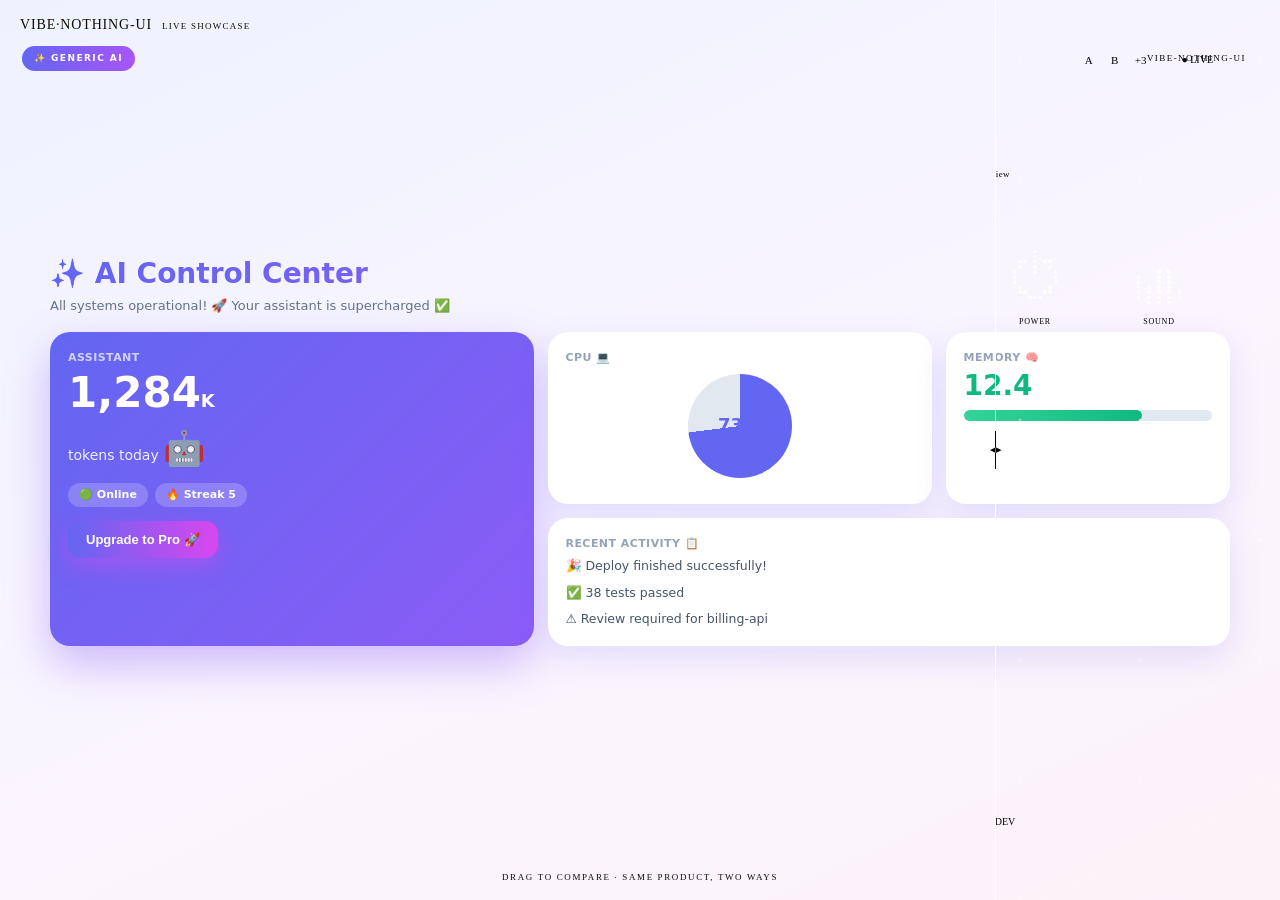
==== commit bc5eb2e8: "Rework showcase.html: dense control-center comparison; component-rich; small per-glyph micro-animati" ====
--- a/showcase.html
+++ b/showcase.html
@@ -10,100 +10,152 @@
 body{overflow:hidden}
 .stage{height:100vh;position:relative;overflow:hidden;user-select:none;-webkit-user-select:none;cursor:grab;background:#000}
 .stage:active{cursor:grabbing}
-.brand{position:fixed;top:16px;left:20px;z-index:60;display:flex;gap:10px;align-items:baseline;mix-blend-mode:difference;color:#fff;pointer-events:none}
-.brand .w{font-family:var(--f-display);font-weight:500;font-size:15px;letter-spacing:.06em}
+.brand{position:fixed;top:15px;left:20px;z-index:60;display:flex;gap:10px;align-items:baseline;mix-blend-mode:difference;color:#fff;pointer-events:none}
+.brand .w{font-family:var(--f-display);font-weight:500;font-size:14px;letter-spacing:.06em}
 .brand .s{font-family:var(--f-mono);font-size:9px;letter-spacing:.14em}
-.hint{position:absolute;bottom:22px;left:50%;transform:translateX(-50%);z-index:40;mix-blend-mode:difference;color:#fff;font-family:var(--f-mono);font-size:9px;letter-spacing:.18em;pointer-events:none;animation:hp 2.6s ease-in-out infinite}
+.hint{position:absolute;bottom:16px;left:50%;transform:translateX(-50%);z-index:40;mix-blend-mode:difference;color:#fff;font-family:var(--f-mono);font-size:9px;letter-spacing:.18em;pointer-events:none;animation:hp 2.6s ease-in-out infinite}
 @keyframes hp{0%,100%{opacity:.85}50%{opacity:.3}}
-
-/* comparison machinery */
 .cmp-layer{position:absolute;inset:0}
 .cmp-layer.b{clip-path:inset(0 0 0 var(--cut,50%))}
 .divider{position:absolute;top:0;bottom:0;left:var(--cut,50%);z-index:30;pointer-events:none}
 .divider::before{content:"";position:absolute;top:0;bottom:0;left:-.5px;width:1px;background:#fff;mix-blend-mode:difference}
-.divider .grip{position:absolute;top:50%;left:0;transform:translate(-50%,-50%);width:40px;height:40px;border-radius:50%;background:#fff;mix-blend-mode:difference;display:grid;place-items:center;color:#000;font-family:var(--f-mono);font-size:11px;letter-spacing:.05em}
-.corner{position:absolute;top:54px;font-family:var(--f-mono);font-size:9px;letter-spacing:.16em;text-transform:uppercase;padding:6px 12px;border-radius:999px;z-index:20}
+.divider .grip{position:absolute;top:50%;left:0;transform:translate(-50%,-50%);width:38px;height:38px;border-radius:50%;background:#fff;mix-blend-mode:difference;display:grid;place-items:center;color:#000;font-family:var(--f-mono);font-size:11px}
+.corner{position:absolute;top:46px;font-family:var(--f-mono);font-size:9px;letter-spacing:.16em;text-transform:uppercase;padding:6px 12px;border-radius:999px;z-index:20}
 .corner.l{left:22px}.corner.r{right:22px}.corner.nt{background:var(--display);color:var(--bg)}
 
-/* ===== Vibe-Nothing device deck ===== */
+/* Vibe-Nothing control center (dense) */
 .vibe{position:absolute;inset:0;background:var(--bg);display:flex;align-items:center;justify-content:center}
 .vibe .dots{position:absolute;inset:0;z-index:0;pointer-events:none;background-image:radial-gradient(rgba(255,255,255,.42) 1.3px,transparent 1.7px);background-size:120px 120px;mix-blend-mode:difference}
-.deck{position:relative;z-index:1;width:min(1120px,92vw);display:grid;grid-template-columns:1fr auto 1fr;gap:34px;align-items:center}
-.deck .col{display:flex;flex-direction:column;gap:22px}
-.deck .col.r{align-items:stretch}
-.cap{font-family:var(--f-mono);font-size:9px;letter-spacing:.14em;text-transform:uppercase;color:var(--secondary)}
-.metricbig .v{font-family:var(--f-display);font-weight:500;font-size:clamp(40px,5vw,60px);color:var(--display);line-height:1}
-.metricbig .v .u{font-family:var(--f-mono);font-size:13px;color:var(--secondary);margin-left:4px}
-.metricbig .d{font-family:var(--f-mono);font-size:10px;color:var(--success);margin-top:8px;letter-spacing:.04em}
-.knobcard{display:flex;align-items:center;gap:16px}
-.knobcard .knobval{margin-top:0;font-size:26px}
-/* the live glyph device */
-.devwrap{display:flex;flex-direction:column;align-items:center;gap:16px}
-.gmx.live{width:clamp(260px,32vw,340px)}
-.gmx.live i{transition:background .4s var(--ease)}
-.devmeta{display:flex;align-items:center;gap:10px}
-.devmeta .live{display:flex;align-items:center;gap:7px;font-family:var(--f-mono);font-size:9px;letter-spacing:.14em;color:var(--accent-text)}
-.devmeta .live .dot{width:7px;height:7px;border-radius:50%;background:var(--accent);animation:bk 1.2s steps(1) infinite}
-.devmeta .gname{font-family:var(--f-mono);font-size:9px;letter-spacing:.14em;text-transform:uppercase;color:var(--secondary)}
-@keyframes bk{0%,100%{opacity:1}50%{opacity:.25}}
-.stream.show{height:120px}
-
-/* ===== generic AI device (off-spec on purpose) ===== */
+.win{position:relative;z-index:1;width:min(1200px,94vw)}
+.win .bar{height:42px;display:flex;align-items:center;gap:14px;padding:0 16px;border-bottom:1px solid var(--line)}
+.win .bar .tl{width:9px;height:9px;border-radius:50%;background:var(--line-2)}
+.win .bar .nm{font-family:var(--f-mono);font-size:9px;letter-spacing:.12em;text-transform:uppercase;color:var(--muted);margin-right:6px}
+.win .bar .navx{display:flex;gap:18px;margin-left:6px}
+.win .bar .navx span{font-family:var(--f-mono);font-size:10px;color:var(--muted);cursor:pointer;padding-bottom:2px;border-bottom:2px solid transparent}
+.win .bar .navx span.on{color:var(--primary);border-color:var(--display)}
+.win .bar .right{margin-left:auto;display:flex;align-items:center;gap:12px}
+.cc{display:grid;grid-template-columns:repeat(12,1fr);gap:9px;padding:12px}
+.cc .tile{padding:14px}
+.cc .s3{grid-column:span 3}.cc .s4{grid-column:span 4}.cc .s8{grid-column:span 8}
+.cc .mv{font-family:var(--f-display);font-weight:500;font-size:30px;color:var(--display);line-height:1;margin-top:8px}
+.cc .mv .u{font-family:var(--f-mono);font-size:11px;color:var(--secondary);margin-left:3px}
+.cc .md{font-family:var(--f-mono);font-size:9px;margin-top:7px;letter-spacing:.04em}
+.cc .md.up{color:var(--success)}.cc .md.dn{color:var(--error)}
+.cc .ttl{font-family:var(--f-head);font-weight:600;font-size:14px;color:var(--display)}
+.lvl{display:flex;align-items:flex-end;gap:3px;height:40px;margin-top:10px}
+.lvl i{flex:1;height:20%;background:var(--display);transition:height .25s var(--ease),background .25s var(--ease)}
+.glyphrow{display:flex;gap:14px;justify-content:space-around;align-items:flex-start;margin-top:10px}
+.gm{display:grid;gap:1.4px}
+.gm i{aspect-ratio:1;border-radius:50%;background:rgba(255,255,255,.07)}
+.gm i.on{background:#fff}.gm i.sig{background:var(--accent)}
+.glabel{font-family:var(--f-mono);font-size:8px;letter-spacing:.1em;color:var(--muted);text-align:center;margin-top:7px}
+.knrow{display:flex;align-items:center;gap:16px;margin-top:6px}
+.knrow .knobval{margin-top:0;font-size:24px}
+.qr{display:flex;align-items:center;justify-content:space-between;padding:8px 0;border-bottom:1px solid var(--line)}
+.qr:last-child{border:0}.qr .l{font-family:var(--f-ui);font-size:13px;color:var(--primary)}
+.stream.show{height:96px}
+.presets{display:flex;gap:7px;flex-wrap:wrap;margin-top:10px}
+
+/* generic AI dashboard (off-spec on purpose) */
 .slop{position:absolute;inset:0;background:linear-gradient(155deg,#eef2ff,#faf5ff 55%,#fdf2f8);font-family:system-ui,'Segoe UI',Roboto,sans-serif;color:#1e293b;display:flex;align-items:center;justify-content:center}
 .slop *{box-sizing:border-box}
-.slop .card{width:min(540px,84vw);background:#fff;border-radius:24px;padding:30px;box-shadow:0 24px 60px rgba(99,102,241,.22)}
-.slop h1{font-size:clamp(22px,2.6vw,30px);font-weight:800;margin-bottom:4px;background:linear-gradient(90deg,#6366f1,#a855f7,#ec4899);-webkit-background-clip:text;background-clip:text;color:transparent;background-size:200% 100%;animation:gs 4s linear infinite}
+.slop .wrap{width:min(1180px,94vw)}
+.slop h1{font-size:clamp(20px,2.3vw,28px);font-weight:800;margin-bottom:2px;background:linear-gradient(90deg,#6366f1,#a855f7,#ec4899);-webkit-background-clip:text;background-clip:text;color:transparent;background-size:200% 100%;animation:gs 4s linear infinite}
 @keyframes gs{to{background-position:200% 0}}
-.slop .sub{color:#64748b;font-size:13px;margin-bottom:22px}
-.slop .orb{width:150px;height:150px;border-radius:50%;margin:6px auto 18px;background:conic-gradient(from 210deg,#6366f1,#a855f7,#ec4899,#6366f1);display:grid;place-items:center;font-size:46px;box-shadow:0 12px 40px rgba(168,85,247,.45);animation:pulse 2.4s ease-in-out infinite}
-@keyframes pulse{0%,100%{transform:scale(1)}50%{transform:scale(1.05)}}
-.slop .lab{font-size:11px;font-weight:700;text-transform:uppercase;letter-spacing:.04em;color:#94a3b8;margin:14px 0 6px}
-.slop .sl{height:10px;border-radius:999px;background:#e2e8f0;overflow:hidden}
-.slop .sl i{display:block;height:100%;border-radius:999px;background:linear-gradient(90deg,#6366f1,#d946ef)}
-.slop .pills{display:flex;gap:8px;flex-wrap:wrap;margin-top:18px}
-.slop .p{font-size:11px;font-weight:600;padding:5px 12px;border-radius:999px}
-.slop .p.g{background:#dcfce7;color:#15803d}.slop .p.b{background:#dbeafe;color:#1d4ed8}.slop .p.y{background:#fef9c3;color:#a16207}
-.slop .cta{margin-top:20px;width:100%;padding:13px;border-radius:14px;border:0;font-weight:700;font-size:14px;color:#fff;background:linear-gradient(90deg,#6366f1,#d946ef);box-shadow:0 10px 26px rgba(217,70,239,.45);cursor:pointer;animation:bounce 2.2s ease-in-out infinite}
-@keyframes bounce{0%,100%{transform:translateY(0)}50%{transform:translateY(-3px)}}
-
-@media(max-width:880px){.deck{grid-template-columns:1fr;gap:22px;text-align:center}.deck .col{align-items:center}}
+.slop .sub{color:#64748b;font-size:13px;margin-bottom:16px}
+.slop .grid{display:grid;grid-template-columns:repeat(12,1fr);gap:14px}
+.slop .c{background:#fff;border-radius:20px;padding:18px;box-shadow:0 12px 32px rgba(99,102,241,.16)}
+.slop .s4{grid-column:span 4}.slop .s3{grid-column:span 3}.slop .s7{grid-column:span 7}
+.slop .hero{grid-column:span 5;grid-row:span 2;background:linear-gradient(135deg,#6366f1,#8b5cf6);color:#fff;box-shadow:0 18px 44px rgba(139,92,246,.4)}
+.slop .lab{font-size:11px;font-weight:700;text-transform:uppercase;letter-spacing:.04em;color:#94a3b8;margin-bottom:6px}
+.slop .hero .lab{color:rgba(255,255,255,.7)}
+.slop .big{font-size:42px;font-weight:800;line-height:1}
+.slop .robot{font-size:34px;animation:bnc 1.8s ease-in-out infinite;display:inline-block}
+@keyframes bnc{0%,100%{transform:translateY(0)}50%{transform:translateY(-4px)}}
+.slop .donut{width:104px;height:104px;border-radius:50%;margin:8px auto;background:conic-gradient(#6366f1 0 73%,#e2e8f0 0)}
+.slop .donut::after{content:"73%";display:grid;place-items:center;height:100%;font-weight:800;color:#6366f1;font-size:18px}
+.slop .bar2{height:11px;border-radius:999px;background:#e2e8f0;overflow:hidden;margin-top:10px}
+.slop .bar2 i{display:block;height:100%;border-radius:999px;background:linear-gradient(90deg,#34d399,#10b981);width:72%}
+.slop .pills{display:flex;gap:7px;flex-wrap:wrap;margin-top:10px}
+.slop .p{font-size:11px;font-weight:600;padding:4px 11px;border-radius:999px;background:rgba(255,255,255,.2);color:#fff}
+.slop .feed{font-size:12.5px;color:#475569;display:flex;flex-direction:column;gap:8px}
+.slop .cta{margin-top:14px;padding:11px 18px;border-radius:13px;border:0;font-weight:700;font-size:13px;color:#fff;background:linear-gradient(90deg,#6366f1,#d946ef);box-shadow:0 8px 22px rgba(217,70,239,.45);animation:bnc 2.2s ease-in-out infinite}
+@media(max-width:900px){.cc .s3,.cc .s4{grid-column:span 6}.cc .s8{grid-column:span 12}}
 </style>
 </head>
 <body>
 <div class="brand"><span class="w">VIBE·NOTHING-UI</span><span class="s">LIVE SHOWCASE</span></div>
 
 <section class="stage" id="s1" style="--cut:50%">
-  <!-- generic AI device -->
   <div class="cmp-layer a">
-    <div class="slop">
-      <div class="card">
-        <h1>✨ AI Assistant</h1>
-        <div class="sub">Your smart device, supercharged! 🚀 All systems go ✅</div>
-        <div class="orb">🤖</div>
-        <div class="lab">Volume 🔊</div><div class="sl"><i style="width:68%"></i></div>
-        <div class="lab">Brightness ☀️</div><div class="sl"><i style="width:45%"></i></div>
-        <div class="pills"><span class="p g">🟢 Online</span><span class="p b">🔋 87%</span><span class="p y">🔥 Streak 5</span></div>
-        <button class="cta">Upgrade to Pro 🚀</button>
+    <div class="slop"><div class="wrap">
+      <h1>✨ AI Control Center</h1>
+      <div class="sub">All systems operational! 🚀 Your assistant is supercharged ✅</div>
+      <div class="grid">
+        <div class="c hero">
+          <div class="lab">Assistant</div>
+          <div class="big">1,284<span style="font-size:18px">K</span></div>
+          <div style="margin-top:10px;font-size:14px;opacity:.9">tokens today <span class="robot">🤖</span></div>
+          <div class="pills"><span class="p">🟢 Online</span><span class="p">🔥 Streak 5</span></div>
+          <button class="cta">Upgrade to Pro 🚀</button>
+        </div>
+        <div class="c s4"><div class="lab">CPU 💻</div><div class="donut"></div></div>
+        <div class="c s3"><div class="lab">Memory 🧠</div><div class="big" style="font-size:28px;color:#10b981">12.4</div><div class="bar2"><i></i></div></div>
+        <div class="c s7"><div class="lab">Recent activity 📋</div><div class="feed"><div>🎉 Deploy finished successfully!</div><div>✅ 38 tests passed</div><div>⚠️ Review required for billing-api</div></div></div>
       </div>
-    </div>
-    <span class="corner l p" style="background:linear-gradient(90deg,#6366f1,#a855f7);color:#fff;font-family:system-ui;font-weight:700">✨ Generic AI</span>
+    </div></div>
+    <span class="corner l" style="background:linear-gradient(90deg,#6366f1,#a855f7);color:#fff;font-family:system-ui;font-weight:700">✨ Generic AI</span>
   </div>
 
-  <!-- Vibe-Nothing device deck -->
   <div class="cmp-layer b">
-    <div class="vibe">
-      <div class="dots"></div>
-      <div class="deck">
-        <div class="col l">
-          <div class="metricbig"><div class="cap">Tokens · today</div><div class="v"><span class="tval" data-to="1284">0</span><span class="u">K</span></div><div class="d">↑ 12% this week</div></div>
-          <div class="knobcard"><div class="knob" id="knob"><span class="ind"></span></div><div><div class="cap">Gain</div><div class="knobval" id="knobval">50</div></div></div>
+    <div class="vibe"><div class="dots"></div>
+      <div class="win">
+        <div class="bar"><span class="tl"></span><span class="tl"></span><span class="tl"></span><span class="nm">Control Center</span>
+          <div class="navx"><span class="on">Overview</span><span>Activity</span><span>Settings</span></div>
+          <div class="right"><div class="withicon" style="width:150px"><svg class="ico sm"><use href="#i-search"/></svg><input class="inp" placeholder="Search"></div>
+            <div class="avg"><div class="ava">A</div><div class="ava">B</div><div class="ava more">+3</div></div>
+            <span class="chip" style="border-color:var(--accent-text);color:var(--accent-text)">● LIVE</span></div>
         </div>
-        <div class="devwrap">
-          <div class="gmx live" id="gmx-live"></div>
-          <div class="devmeta"><span class="live"><span class="dot"></span>LIVE</span><span class="gname" id="gname">PLAY</span></div>
-        </div>
-        <div class="col r">
-          <div><div class="cap" style="margin-bottom:9px">Activity</div><div class="stream show" id="stream"></div></div>
+        <div class="cc">
+          <div class="tile s3"><span class="label">Requests / min</span><div class="mv"><span class="tv" data-to="4820">0</span></div><div class="md up">↑ 8%</div></div>
+          <div class="tile s3"><span class="label">p95 latency</span><div class="mv"><span class="tv" data-to="142">0</span><span class="u">ms</span></div><div class="md up">↓ 11%</div></div>
+          <div class="tile s3"><span class="label">Throughput</span><div class="mv"><span class="tv" data-to="98">0</span><span class="u">%</span></div><div class="md up">stable</div></div>
+          <div class="tile s3"><span class="label" style="color:var(--accent-text)">Errors</span><div class="mv" style="color:var(--accent-text)"><span class="tv" data-to="3">0</span></div><div class="md dn">2 need review</div></div>
+
+          <div class="tile s8">
+            <div style="display:flex;align-items:center"><span class="ttl">Services</span><span style="flex:1"></span>
+              <div class="tabs" style="border:0;gap:14px"><span class="on">All</span><span>Active</span><span>Errored</span></div></div>
+            <table style="margin-top:8px"><thead><tr><th>Name</th><th>Status</th><th>Region</th><th>Updated</th></tr></thead><tbody>
+              <tr><td>auth-service</td><td><span class="pill a">Active</span></td><td>us-east</td><td>2m</td></tr>
+              <tr><td>web-dashboard</td><td><span class="row-live"><span class="d"></span>DEPLOYING</span><div class="dtrk"></div></td><td>eu-west</td><td>now</td></tr>
+              <tr><td>billing-api</td><td><span class="pill sig">Needs review</span></td><td>us-east</td><td>12m</td></tr>
+              <tr><td>search-index</td><td><span class="pill i">Idle</span></td><td>ap-south</td><td>1h</td></tr>
+              <tr><td>media-cdn</td><td><span class="pill a">Active</span></td><td>global</td><td>3h</td></tr>
+            </tbody></table>
+            <div class="pager" style="margin-top:12px"><a><svg class="ico sm"><use href="#i-chev-l"/></svg></a><a class="on">1</a><a>2</a><a>3</a><a><svg class="ico sm"><use href="#i-chev-r"/></svg></a></div>
+          </div>
+
+          <div class="tile s4"><span class="label">Glyph display</span>
+            <div class="glyphrow">
+              <div><div class="gm" id="g-smiley"></div><div class="glabel">SMILE</div></div>
+              <div><div class="gm" id="g-power"></div><div class="glabel">POWER</div></div>
+              <div><div class="gm" id="g-sound"></div><div class="glabel">SOUND</div></div>
+            </div>
+          </div>
+          <div class="tile s4"><span class="label">Output gain</span>
+            <div class="knrow"><div class="knob" id="knob"><span class="ind"></span></div>
+              <div style="flex:1"><div class="knobval" id="knobval">50</div>
+                <div class="track-fill" style="margin-top:10px"><i style="width:62%"></i><b style="left:62%"></b></div></div></div>
+          </div>
+          <div class="tile s4"><span class="label">Channel level</span><div class="lvl" id="lvl"></div></div>
+
+          <div class="tile s8"><span class="label">Activity stream</span><div class="stream show" id="stream"></div></div>
+          <div class="tile s4"><span class="label">Quick settings</span>
+            <div class="qr"><span class="l">Auto-deploy</span><div class="switch on" onclick="this.classList.toggle('on')"></div></div>
+            <div class="qr"><span class="l">Alerts</span><div class="switch on" onclick="this.classList.toggle('on')"></div></div>
+            <div class="qr"><span class="l">Maintenance</span><div class="switch" onclick="this.classList.toggle('on')"></div></div>
+            <div class="presets"><span class="chip on">PROD</span><span class="chip">STAGING</span><span class="chip">DEV</span></div>
+          </div>
         </div>
       </div>
     </div>
@@ -111,68 +163,67 @@
   </div>
 
   <div class="divider"><span class="grip">◂▸</span></div>
-  <div class="hint">DRAG TO COMPARE · SAME DEVICE, TWO WAYS</div>
+  <div class="hint">DRAG TO COMPARE · SAME PRODUCT, TWO WAYS</div>
 </section>
 
 <script>
-/* ===== animated 25×25 Glyph Matrix ===== */
-const N=25,C=12,R=12.3;
-const GMX=[
- {name:'play',sig:false,fn:(x,y,c)=>{const rx=x-(c-6);if(rx<0||x>c+7)return false;return Math.abs(y-c)<=(13-rx)/13*7;}},
- {name:'heart',sig:false,fn:(x,y,c)=>{const X=(x-c)/7.6,Y=-(y-c-1.6)/7.6;return Math.pow(X*X+Y*Y-1,3)-X*X*Y*Y*Y<=0;}},
- {name:'sound',sig:false,fn:(x,y,c)=>{const cols={[c-8]:4,[c-4]:8,[c]:6,[c+4]:9,[c+8]:3};for(const k in cols){if(Math.abs(x-(+k))<=1&&y<=c+8&&y>=c+8-cols[k])return true;}return false;}},
- {name:'rec',sig:true,fn:(x,y,c)=>Math.hypot(x-c,y-c)<=6},
- {name:'arrow',sig:false,fn:(x,y,c)=>{const bar=Math.abs(x-c)<=1&&y>=c-3&&y<=c+8;const head=y>=c-9&&y<=c-3&&Math.abs(x-c)<=(y-(c-9));return bar||head;}},
- {name:'smiley',sig:false,fn:(x,y,c)=>{const d=Math.hypot(x-c,y-c);const ring=d>=9.5&&d<=11;const eyes=Math.hypot(x-(c-4),y-(c-3))<=1.4||Math.hypot(x-(c+4),y-(c-3))<=1.4;const md=Math.hypot(x-c,y-(c-2));const smile=md>=6&&md<=7.3&&y>c+1;return ring||eyes||smile;}},
- {name:'power',sig:false,fn:(x,y,c)=>{const d=Math.hypot(x-c,y-c);const ring=d>=6.5&&d<=8.4&&!(y<c-1&&Math.abs(x-c)<=2.3);const bar=Math.abs(x-c)<=1&&y>=c-9&&y<=c-0.5;return ring||bar;}}
-];
-const host=document.getElementById('gmx-live'),gname=document.getElementById('gname');
-const cells=[];
-for(let y=0;y<N;y++)for(let x=0;x<N;x++){const i=document.createElement('i');
-  if(Math.hypot(x-C,y-C)>R){i.className='void';} else {i.className='off';i._x=x;i._y=y;}
-  host.appendChild(i);cells.push(i);}
-let gi=0;
-function render(){const g=GMX[gi%GMX.length];gname.textContent=g.name.toUpperCase();
-  cells.forEach(i=>{if(i.className==='void')return;const on=g.fn(i._x,i._y,C);i.className=on?(g.sig?'sig':'on'):'off';});}
-render();setInterval(()=>{gi++;render();},2200);
-
-/* ===== rotary knob ===== */
+/* counters */
+document.querySelectorAll('.tv[data-to]').forEach(el=>{const to=+el.getAttribute('data-to');let s=null;const D=1200;
+  const f=t=>{if(!s)s=t;const k=Math.min(1,(t-s)/D);const e=k<.5?4*k*k*k:1-Math.pow(-2*k+2,3)/2;el.textContent=Math.round(to*e).toLocaleString();if(k<1)requestAnimationFrame(f);else el.textContent=to.toLocaleString();};requestAnimationFrame(f);});
+
+/* rotary knob */
 const knob=document.getElementById('knob'),kv=document.getElementById('knobval');
-let v=50,drag=false,sy=0,sv=50;
-const setK=x=>{v=Math.max(0,Math.min(100,x));knob.style.setProperty('--a',(-135+v/100*270)+'deg');kv.textContent=Math.round(v);};
-setK(50);
-knob.addEventListener('pointerdown',e=>{drag=true;sy=e.clientY;sv=v;knob.setPointerCapture(e.pointerId);e.stopPropagation();});
-knob.addEventListener('pointermove',e=>{if(drag){setK(sv+(sy-e.clientY)*0.7);e.stopPropagation();}});
-const kstop=()=>drag=false;knob.addEventListener('pointerup',kstop);knob.addEventListener('pointercancel',kstop);
-
-/* ===== live counter ===== */
-document.querySelectorAll('.tval[data-to]').forEach(el=>{const to=+el.getAttribute('data-to');let s=null;const D=1300;
-  const step=t=>{if(!s)s=t;const k=Math.min(1,(t-s)/D);const e=k<.5?4*k*k*k:1-Math.pow(-2*k+2,3)/2;el.textContent=Math.round(to*e);if(k<1)requestAnimationFrame(step);else el.textContent=to;};
-  requestAnimationFrame(step);});
-
-/* ===== activity stream ===== */
+let v=50,kdrag=false,sy=0,sv=50;
+const setK=x=>{v=Math.max(0,Math.min(100,x));knob.style.setProperty('--a',(-135+v/100*270)+'deg');kv.textContent=Math.round(v);};setK(50);
+knob.addEventListener('pointerdown',e=>{kdrag=true;sy=e.clientY;sv=v;knob.setPointerCapture(e.pointerId);e.stopPropagation();});
+knob.addEventListener('pointermove',e=>{if(kdrag){setK(sv+(sy-e.clientY)*0.7);e.stopPropagation();}});
+const ks=()=>kdrag=false;knob.addEventListener('pointerup',ks);knob.addEventListener('pointercancel',ks);
+
+/* activity stream */
 const stream=document.getElementById('stream');
-const L=[['agent · 3 files changed',0],['build #482 · passed',0],['rate limit · 12% used',0],['deploy · review required',1],['cache · purged',0],['webhook · delivered',0],['session · opened',0],['db · migration applied',0]];
+const L=[['agent · 3 files changed',0],['build #482 · passed',0],['rate limit · 12% used',0],['billing-api · review required',1],['cache · purged',0],['webhook · delivered',0],['session · opened',0]];
 let li=0;const pad=n=>String(n).padStart(2,'0');
 function push(){const d=new Date();const t=pad(d.getHours())+':'+pad(d.getMinutes())+':'+pad(d.getSeconds());const[m,sig]=L[li++%L.length];
-  const row=document.createElement('div');row.className='s-l'+(sig?' sig':'');row.innerHTML='<span class="t">'+t+'</span>'+m;
-  stream.prepend(row);while(stream.children.length>6)stream.removeChild(stream.lastChild);}
-for(let k=0;k<5;k++)push();setInterval(push,1900);
-
-/* ===== draggable compare divider ===== */
-const s1=document.getElementById('s1');
-let cdrag=false;
+  const r=document.createElement('div');r.className='s-l'+(sig?' sig':'');r.innerHTML='<span class="t">'+t+'</span>'+m;
+  stream.prepend(r);while(stream.children.length>5)stream.removeChild(stream.lastChild);}
+for(let k=0;k<4;k++)push();setInterval(push,1900);
+
+/* channel level meter */
+const lvl=document.getElementById('lvl');for(let i=0;i<14;i++)lvl.appendChild(document.createElement('i'));
+const lbars=[...lvl.children];
+
+/* single-glyph micro-animations (small, supporting — NOT the focal point) */
+function buildGM(el,n){el.style.gridTemplateColumns='repeat('+n+',1fr)';el.style.width=(n*5)+'px';const cells=[];
+  for(let y=0;y<n;y++)for(let x=0;x<n;x++){const i=document.createElement('i');el.appendChild(i);i._x=x;i._y=y;cells.push(i);}return cells;}
+const N=13,Cc=6,Rr=6.4;
+const inMask=i=>Math.hypot(i._x-Cc,i._y-Cc)<=Rr;
+function paint(cells,fn,sig){cells.forEach(i=>{if(!inMask(i)){i.className='';return;}i.className=fn(i._x,i._y)?(sig?'sig':'on'):'';});}
+const smiley=buildGM(document.getElementById('g-smiley'),N);
+const power=buildGM(document.getElementById('g-power'),N);
+const sound=buildGM(document.getElementById('g-sound'),N);
+let tt=0;
+setInterval(()=>{tt+=0.12;
+  const sm=5.2+Math.sin(tt)*1.1;
+  paint(smiley,(x,y)=>{const d=Math.hypot(x-Cc,y-Cc);const ring=d>=5.4&&d<=6.4;
+    const eyes=Math.hypot(x-(Cc-2),y-(Cc-1.5))<=.9||Math.hypot(x-(Cc+2),y-(Cc-1.5))<=.9;
+    const md=Math.hypot(x-Cc,y-(Cc-sm+2));const mouth=md>=sm&&md<=sm+1&&y>Cc;return ring||eyes||mouth;},false);
+  const onp=(Math.floor(tt/2.4)%2)===0;
+  paint(power,(x,y)=>{if(!onp)return false;const d=Math.hypot(x-Cc,y-Cc);const ring=d>=3.3&&d<=4.4&&!(y<Cc-0.5&&Math.abs(x-Cc)<=1.2);
+    const bar=Math.abs(x-Cc)<=.6&&y>=Cc-5&&y<=Cc-0.5;return ring||bar;},false);
+  paint(sound,(x,y)=>{const cols={};cols[Cc-4]=0;cols[Cc-2]=1;cols[Cc]=2;cols[Cc+2]=3;cols[Cc+4]=4;
+    if(!(x in cols))return false;const h=2.5+Math.abs(Math.sin(tt*1.3+cols[x]))*4.5;return y<=Cc+5&&y>=Cc+5-h;},false);
+  lbars.forEach((b,i)=>{const h=20+Math.abs(Math.sin(tt*1.1+i*0.5))*70;b.style.height=h+'%';b.style.background=h>80?'var(--accent)':'var(--display)';});
+},90);
+
+/* draggable compare divider */
+const s1=document.getElementById('s1');let cdrag=false;
 const setCut=p=>{p=Math.max(6,Math.min(94,p));s1.style.setProperty('--cut',p+'%');};
-s1.addEventListener('pointerdown',e=>{if(e.target.closest('#knob'))return;cdrag=true;s1.setPointerCapture(e.pointerId);setCut(e.clientX/innerWidth*100);});
+s1.addEventListener('pointerdown',e=>{if(e.target.closest('#knob,input,.switch,a,.tabs span,.navx span,.chip'))return;cdrag=true;s1.setPointerCapture(e.pointerId);setCut(e.clientX/innerWidth*100);});
 s1.addEventListener('pointermove',e=>{if(cdrag)setCut(e.clientX/innerWidth*100);});
 s1.addEventListener('pointerup',()=>cdrag=false);s1.addEventListener('pointercancel',()=>cdrag=false);
-
-/* one-time auto sweep to show both sides */
 const ease=t=>t<.5?4*t*t*t:1-Math.pow(-2*t+2,3)/2;
-(function sweep(){const seq=[[50,80],[80,22],[22,50]];let i=0;
- function leg(){if(i>=seq.length)return;const[a,b]=seq[i++];const t0=performance.now(),D=780;
-  (function f(n){const k=Math.min(1,(n-t0)/D);setCut(a+(b-a)*ease(k));k<1?requestAnimationFrame(f):leg();})(t0);}
- setTimeout(leg,500);})();
+(function(){const seq=[[50,78],[78,24],[24,50]];let i=0;function leg(){if(i>=seq.length)return;const[a,b]=seq[i++];const t0=performance.now(),D=760;
+  (function f(n){const k=Math.min(1,(n-t0)/D);setCut(a+(b-a)*ease(k));k<1?requestAnimationFrame(f):leg();})(t0);}setTimeout(leg,500);})();
 </script>
 </body>
 </html>
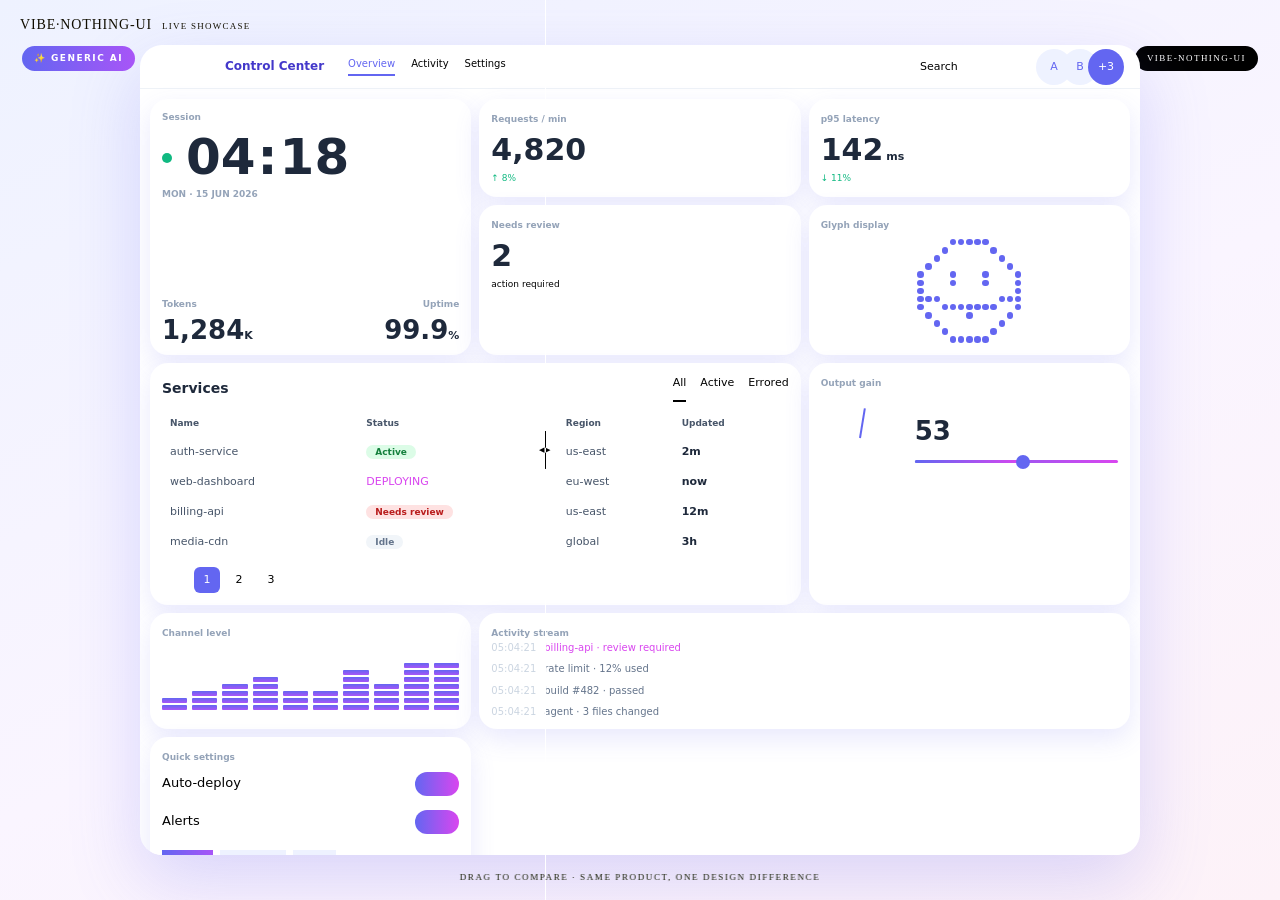
==== commit fee908aa: "Rework showcase: identical layout both sides (design-only diff), light Vibe + theme toggle, Doto num" ====
--- a/showcase.html
+++ b/showcase.html
@@ -1,5 +1,5 @@
 <!doctype html>
-<html lang="en" data-theme="dark">
+<html lang="en" data-theme="light">
 <head>
 <meta charset="UTF-8">
 <meta name="viewport" content="width=device-width, initial-scale=1.0">
@@ -7,218 +7,236 @@
 <link rel="stylesheet" href="css/nothing-ui.css">
 <style>
 html,body{height:100%}
-body{overflow:hidden}
-.stage{height:100vh;position:relative;overflow:hidden;user-select:none;-webkit-user-select:none;cursor:grab;background:#000}
+body{overflow:hidden;background:#0a0a0a}
+.stage{height:100vh;position:relative;overflow:hidden;user-select:none;-webkit-user-select:none;cursor:grab}
 .stage:active{cursor:grabbing}
 .brand{position:fixed;top:15px;left:20px;z-index:60;display:flex;gap:10px;align-items:baseline;mix-blend-mode:difference;color:#fff;pointer-events:none}
 .brand .w{font-family:var(--f-display);font-weight:500;font-size:14px;letter-spacing:.06em}
 .brand .s{font-family:var(--f-mono);font-size:9px;letter-spacing:.14em}
 .hint{position:absolute;bottom:16px;left:50%;transform:translateX(-50%);z-index:40;mix-blend-mode:difference;color:#fff;font-family:var(--f-mono);font-size:9px;letter-spacing:.18em;pointer-events:none;animation:hp 2.6s ease-in-out infinite}
 @keyframes hp{0%,100%{opacity:.85}50%{opacity:.3}}
-.cmp-layer{position:absolute;inset:0}
+
+/* comparison */
+.cmp-layer{position:absolute;inset:0;display:flex;align-items:center;justify-content:center}
 .cmp-layer.b{clip-path:inset(0 0 0 var(--cut,50%))}
 .divider{position:absolute;top:0;bottom:0;left:var(--cut,50%);z-index:30;pointer-events:none}
 .divider::before{content:"";position:absolute;top:0;bottom:0;left:-.5px;width:1px;background:#fff;mix-blend-mode:difference}
 .divider .grip{position:absolute;top:50%;left:0;transform:translate(-50%,-50%);width:38px;height:38px;border-radius:50%;background:#fff;mix-blend-mode:difference;display:grid;place-items:center;color:#000;font-family:var(--f-mono);font-size:11px}
 .corner{position:absolute;top:46px;font-family:var(--f-mono);font-size:9px;letter-spacing:.16em;text-transform:uppercase;padding:6px 12px;border-radius:999px;z-index:20}
-.corner.l{left:22px}.corner.r{right:22px}.corner.nt{background:var(--display);color:var(--bg)}
-
-/* Vibe-Nothing control center (dense) */
-.vibe{position:absolute;inset:0;background:var(--bg);display:flex;align-items:center;justify-content:center}
-.vibe .dots{position:absolute;inset:0;z-index:0;pointer-events:none;background-image:radial-gradient(rgba(255,255,255,.42) 1.3px,transparent 1.7px);background-size:120px 120px;mix-blend-mode:difference}
-.win{position:relative;z-index:1;width:min(1200px,94vw)}
-.win .bar{height:42px;display:flex;align-items:center;gap:14px;padding:0 16px;border-bottom:1px solid var(--line)}
-.win .bar .tl{width:9px;height:9px;border-radius:50%;background:var(--line-2)}
-.win .bar .nm{font-family:var(--f-mono);font-size:9px;letter-spacing:.12em;text-transform:uppercase;color:var(--muted);margin-right:6px}
-.win .bar .navx{display:flex;gap:18px;margin-left:6px}
-.win .bar .navx span{font-family:var(--f-mono);font-size:10px;color:var(--muted);cursor:pointer;padding-bottom:2px;border-bottom:2px solid transparent}
-.win .bar .navx span.on{color:var(--primary);border-color:var(--display)}
-.win .bar .right{margin-left:auto;display:flex;align-items:center;gap:12px}
-.cc{display:grid;grid-template-columns:repeat(12,1fr);gap:9px;padding:12px}
-.cc .tile{padding:14px}
-.cc .s3{grid-column:span 3}.cc .s4{grid-column:span 4}.cc .s8{grid-column:span 8}
-.cc .mv{font-family:var(--f-display);font-weight:500;font-size:30px;color:var(--display);line-height:1;margin-top:8px}
-.cc .mv .u{font-family:var(--f-mono);font-size:11px;color:var(--secondary);margin-left:3px}
-.cc .md{font-family:var(--f-mono);font-size:9px;margin-top:7px;letter-spacing:.04em}
-.cc .md.up{color:var(--success)}.cc .md.dn{color:var(--error)}
-.cc .ttl{font-family:var(--f-head);font-weight:600;font-size:14px;color:var(--display)}
-.lvl{display:flex;align-items:flex-end;gap:3px;height:40px;margin-top:10px}
-.lvl i{flex:1;height:20%;background:var(--display);transition:height .25s var(--ease),background .25s var(--ease)}
-.glyphrow{display:flex;gap:14px;justify-content:space-around;align-items:flex-start;margin-top:10px}
-.gm{display:grid;gap:1.4px}
-.gm i{aspect-ratio:1;border-radius:50%;background:rgba(255,255,255,.07)}
-.gm i.on{background:#fff}.gm i.sig{background:var(--accent)}
-.glabel{font-family:var(--f-mono);font-size:8px;letter-spacing:.1em;color:var(--muted);text-align:center;margin-top:7px}
-.knrow{display:flex;align-items:center;gap:16px;margin-top:6px}
-.knrow .knobval{margin-top:0;font-size:24px}
-.qr{display:flex;align-items:center;justify-content:space-between;padding:8px 0;border-bottom:1px solid var(--line)}
+.corner.l{left:22px}.corner.r{right:22px}.corner.nt{background:#000;color:#fff}
+
+/* layer backgrounds */
+.cmp-layer.a{background:linear-gradient(155deg,#eef2ff,#faf5ff 55%,#fdf2f8)}
+.cmp-layer.b{background:var(--bg)}
+.cmp-layer.b .dots{position:absolute;inset:0;z-index:0;pointer-events:none;background-image:radial-gradient(var(--dotbg) 1.3px,transparent 1.7px);background-size:120px 120px;mix-blend-mode:difference}
+
+/* ===== shared dashboard window (identical structure both sides) ===== */
+.dash{position:relative;z-index:1;width:min(1000px,88vw);max-height:90vh;border-radius:16px;overflow:hidden;background:var(--surface);border:1px solid var(--line)}
+.topbar{height:44px;display:flex;align-items:center;gap:14px;padding:0 16px;border-bottom:1px solid var(--line)}
+.topbar .tl{width:9px;height:9px;border-radius:50%;background:var(--line-2)}
+.topbar .nm{font-family:var(--f-display);font-weight:500;font-size:12px;letter-spacing:.05em;color:var(--display);margin-right:4px}
+.topbar .nv{display:flex;gap:16px;margin-left:6px}
+.topbar .nv span{font-family:var(--f-mono);font-size:10px;color:var(--muted);cursor:pointer;padding-bottom:2px;border-bottom:2px solid transparent}
+.topbar .nv span.on{color:var(--primary);border-color:var(--display)}
+.topbar .rt{margin-left:auto;display:flex;align-items:center;gap:10px}
+.tg{display:flex;border:1px solid var(--line-2);border-radius:999px;overflow:hidden}
+.tg button{font-family:var(--f-mono);font-size:8px;letter-spacing:.1em;padding:5px 9px;background:transparent;color:var(--secondary);border:0;cursor:pointer}
+.tg button.on{background:var(--display);color:var(--bg)}
+.dgrid{display:grid;grid-template-columns:repeat(12,1fr);grid-auto-flow:row dense;gap:8px;padding:10px}
+.cell{background:var(--glass);-webkit-backdrop-filter:blur(12px);backdrop-filter:blur(12px);border-radius:var(--r-md);padding:12px;min-width:0}
+.c-focal{grid-column:span 4;grid-row:span 2;display:flex;flex-direction:column}
+.c-m1,.c-m2,.c-rev,.c-glyph,.c-gain,.c-set{grid-column:span 4}
+.c-table{grid-column:span 8}
+.c-level{grid-column:span 4}.c-stream{grid-column:span 8}
+.lab{font-family:var(--f-mono);font-size:9px;letter-spacing:.12em;text-transform:uppercase;color:var(--secondary)}
+.dnum{font-family:var(--f-display);font-weight:500;color:var(--display);line-height:1}
+.clocknum{font-family:var(--f-display);font-weight:500;font-size:clamp(34px,4.1vw,50px);color:var(--display);line-height:.95;margin-top:10px;display:flex;align-items:center;gap:2px}
+.clocknum .livedot{width:10px;height:10px;border-radius:50%;background:var(--accent);margin-right:12px;animation:bk 1.3s steps(1) infinite}
+@keyframes bk{0%,100%{opacity:1}50%{opacity:.25}}
+.metric .v{font-size:30px;margin-top:8px}
+.metric .v .u{font-family:var(--f-mono);font-size:11px;color:var(--secondary);margin-left:3px}
+.metric .d{font-family:var(--f-mono);font-size:9px;margin-top:7px;letter-spacing:.04em;color:var(--success)}
+.ttl{font-family:var(--f-display);font-weight:500;font-size:14px;letter-spacing:.03em;color:var(--display)}
+.cell table{margin-top:8px}
+.cell td,.cell th{padding:7px 8px}
+.tnum{font-family:var(--f-display);font-weight:500}
+/* one glyph display */
+.gwrap{display:flex;flex-direction:column;align-items:center;gap:8px;margin-top:6px}
+.gm{display:grid;gap:1.6px}
+.gm i{aspect-ratio:1;border-radius:50%;background:var(--line);opacity:.5;transition:opacity .32s var(--ease),background .32s var(--ease)}
+.gm i.on{background:var(--display);opacity:1}
+/* output gain */
+.gainrow{display:flex;align-items:center;gap:16px;margin-top:8px}
+.gainrow .knobval{margin-top:0;font-size:26px}
+/* channel level — vertical pixel/segment columns (up-down, independent) */
+.lvl{display:flex;align-items:flex-end;gap:5px;height:60px;margin-top:9px}
+.lvl .col{flex:1;display:flex;flex-direction:column-reverse;gap:2px;height:100%}
+.lvl .col .sg{flex:1;background:var(--line);border-radius:1px;transition:background .14s linear}
+.lvl .col .sg.on{background:var(--display)}
+.lvl .col .sg.pk{background:var(--accent)}
+.qr{display:flex;align-items:center;justify-content:space-between;padding:7px 0;border-bottom:1px solid var(--line)}
 .qr:last-child{border:0}.qr .l{font-family:var(--f-ui);font-size:13px;color:var(--primary)}
-.stream.show{height:96px}
-.presets{display:flex;gap:7px;flex-wrap:wrap;margin-top:10px}
-
-/* generic AI dashboard (off-spec on purpose) */
-.slop{position:absolute;inset:0;background:linear-gradient(155deg,#eef2ff,#faf5ff 55%,#fdf2f8);font-family:system-ui,'Segoe UI',Roboto,sans-serif;color:#1e293b;display:flex;align-items:center;justify-content:center}
-.slop *{box-sizing:border-box}
-.slop .wrap{width:min(1180px,94vw)}
-.slop h1{font-size:clamp(20px,2.3vw,28px);font-weight:800;margin-bottom:2px;background:linear-gradient(90deg,#6366f1,#a855f7,#ec4899);-webkit-background-clip:text;background-clip:text;color:transparent;background-size:200% 100%;animation:gs 4s linear infinite}
-@keyframes gs{to{background-position:200% 0}}
-.slop .sub{color:#64748b;font-size:13px;margin-bottom:16px}
-.slop .grid{display:grid;grid-template-columns:repeat(12,1fr);gap:14px}
-.slop .c{background:#fff;border-radius:20px;padding:18px;box-shadow:0 12px 32px rgba(99,102,241,.16)}
-.slop .s4{grid-column:span 4}.slop .s3{grid-column:span 3}.slop .s7{grid-column:span 7}
-.slop .hero{grid-column:span 5;grid-row:span 2;background:linear-gradient(135deg,#6366f1,#8b5cf6);color:#fff;box-shadow:0 18px 44px rgba(139,92,246,.4)}
-.slop .lab{font-size:11px;font-weight:700;text-transform:uppercase;letter-spacing:.04em;color:#94a3b8;margin-bottom:6px}
-.slop .hero .lab{color:rgba(255,255,255,.7)}
-.slop .big{font-size:42px;font-weight:800;line-height:1}
-.slop .robot{font-size:34px;animation:bnc 1.8s ease-in-out infinite;display:inline-block}
-@keyframes bnc{0%,100%{transform:translateY(0)}50%{transform:translateY(-4px)}}
-.slop .donut{width:104px;height:104px;border-radius:50%;margin:8px auto;background:conic-gradient(#6366f1 0 73%,#e2e8f0 0)}
-.slop .donut::after{content:"73%";display:grid;place-items:center;height:100%;font-weight:800;color:#6366f1;font-size:18px}
-.slop .bar2{height:11px;border-radius:999px;background:#e2e8f0;overflow:hidden;margin-top:10px}
-.slop .bar2 i{display:block;height:100%;border-radius:999px;background:linear-gradient(90deg,#34d399,#10b981);width:72%}
-.slop .pills{display:flex;gap:7px;flex-wrap:wrap;margin-top:10px}
-.slop .p{font-size:11px;font-weight:600;padding:4px 11px;border-radius:999px;background:rgba(255,255,255,.2);color:#fff}
-.slop .feed{font-size:12.5px;color:#475569;display:flex;flex-direction:column;gap:8px}
-.slop .cta{margin-top:14px;padding:11px 18px;border-radius:13px;border:0;font-weight:700;font-size:13px;color:#fff;background:linear-gradient(90deg,#6366f1,#d946ef);box-shadow:0 8px 22px rgba(217,70,239,.45);animation:bnc 2.2s ease-in-out infinite}
-@media(max-width:900px){.cc .s3,.cc .s4{grid-column:span 6}.cc .s8{grid-column:span 12}}
+.presets{display:flex;gap:7px;margin-top:9px}
+.stream.show{height:76px}
+
+/* ===== generic-AI skin (.ai) — SAME structure, over-styled look ===== */
+.ai .dash{background:#fff;border:0;box-shadow:0 26px 70px rgba(99,102,241,.22);border-radius:22px}
+.ai .dash, .ai .dash *{font-family:system-ui,'Segoe UI',Roboto,sans-serif !important;letter-spacing:0 !important;text-transform:none !important}
+.ai .topbar{border-bottom:1px solid #eef2f7}
+.ai .topbar .nm{font-weight:800;color:#4338ca}
+.ai .topbar .nv span.on{color:#6366f1;border-color:#6366f1}
+.ai .tg{display:none}
+.ai .cell{background:#fff;border-radius:18px;box-shadow:0 10px 26px rgba(99,102,241,.14);backdrop-filter:none}
+.ai .lab{color:#94a3b8;font-weight:700}
+.ai .dnum,.ai .clocknum,.ai .tnum,.ai .ttl,.ai .knobval{color:#1e293b !important;font-weight:800 !important}
+.ai .clocknum .livedot{background:#10b981}
+.ai .metric .d{color:#10b981}
+.ai td,.ai th{border-color:#f1f5f9 !important;color:#475569 !important}
+.ai .pill{border:0 !important;font-weight:700}
+.ai .pill.a{background:#dcfce7;color:#15803d}.ai .pill.i{background:#f1f5f9;color:#64748b}.ai .pill.sig{background:#fee2e2;color:#b91c1c}
+.ai .row-live{color:#d946ef}.ai .row-live .d{background:#d946ef}.ai .dtrk::after{background:#d946ef}
+.ai .gm i.on{background:#6366f1}
+.ai .knob{border-color:#c7d2fe}.ai .knob::after{border-color:#e0e7ff}.ai .knob .ind{background:#6366f1}
+.ai .track-fill,.ai .track-fill>i{background:linear-gradient(90deg,#6366f1,#d946ef)!important}.ai .track-fill>b{background:#6366f1}
+.ai .lvl .col .sg.on{background:linear-gradient(180deg,#6366f1,#a855f7)}.ai .lvl .col .sg.pk{background:#ec4899}
+.ai .switch.on{background:linear-gradient(90deg,#6366f1,#d946ef)}
+.ai .chip{border:0;background:#eef2ff;color:#6366f1}.ai .chip.on{background:linear-gradient(90deg,#6366f1,#a855f7);color:#fff}
+.ai .stream .s-l{color:#64748b}.ai .stream .s-l .t{color:#cbd5e1}.ai .stream .s-l.sig{color:#d946ef}
+.ai .pager a.on{background:#6366f1;color:#fff}
+.ai .withicon .inp{border-color:#e2e8f0}
+.ai .ava{background:#eef2ff;color:#6366f1;border:0}.ai .ava.more{background:#6366f1;color:#fff}
+
+@media(max-width:880px){.c-table,.c-stream{grid-column:span 12}.c-m1,.c-m2,.c-rev,.c-glyph,.c-gain,.c-level,.c-set{grid-column:span 6}.c-focal{grid-column:span 12;grid-row:span 1}}
 </style>
 </head>
 <body>
 <div class="brand"><span class="w">VIBE·NOTHING-UI</span><span class="s">LIVE SHOWCASE</span></div>
 
 <section class="stage" id="s1" style="--cut:50%">
-  <div class="cmp-layer a">
-    <div class="slop"><div class="wrap">
-      <h1>✨ AI Control Center</h1>
-      <div class="sub">All systems operational! 🚀 Your assistant is supercharged ✅</div>
-      <div class="grid">
-        <div class="c hero">
-          <div class="lab">Assistant</div>
-          <div class="big">1,284<span style="font-size:18px">K</span></div>
-          <div style="margin-top:10px;font-size:14px;opacity:.9">tokens today <span class="robot">🤖</span></div>
-          <div class="pills"><span class="p">🟢 Online</span><span class="p">🔥 Streak 5</span></div>
-          <button class="cta">Upgrade to Pro 🚀</button>
-        </div>
-        <div class="c s4"><div class="lab">CPU 💻</div><div class="donut"></div></div>
-        <div class="c s3"><div class="lab">Memory 🧠</div><div class="big" style="font-size:28px;color:#10b981">12.4</div><div class="bar2"><i></i></div></div>
-        <div class="c s7"><div class="lab">Recent activity 📋</div><div class="feed"><div>🎉 Deploy finished successfully!</div><div>✅ 38 tests passed</div><div>⚠️ Review required for billing-api</div></div></div>
-      </div>
-    </div></div>
-    <span class="corner l" style="background:linear-gradient(90deg,#6366f1,#a855f7);color:#fff;font-family:system-ui;font-weight:700">✨ Generic AI</span>
+  <div class="cmp-layer a ai"><div class="host"></div><span class="corner l" style="background:linear-gradient(90deg,#6366f1,#a855f7);color:#fff;font-family:system-ui;font-weight:700">✨ Generic AI</span></div>
+  <div class="cmp-layer b"><div class="dots"></div><div class="host"></div><span class="corner r nt">Vibe-Nothing-UI</span></div>
+  <div class="divider"><span class="grip">◂▸</span></div>
+  <div class="hint">DRAG TO COMPARE · SAME PRODUCT, ONE DESIGN DIFFERENCE</div>
+</section>
+
+<script>
+/* ---- one shared dashboard, rendered into both layers ---- */
+const DASH=`
+<div class="dash">
+  <div class="topbar"><span class="tl"></span><span class="tl"></span><span class="tl"></span><span class="nm">Control Center</span>
+    <div class="nv"><span class="on">Overview</span><span>Activity</span><span>Settings</span></div>
+    <div class="rt"><div class="withicon" style="width:140px"><svg class="ico sm"><use href="#i-search"/></svg><input class="inp" placeholder="Search"></div>
+      <div class="avg"><div class="ava">A</div><div class="ava">B</div><div class="ava more">+3</div></div>
+      <div class="tg"><button class="lt on">LIGHT</button><button class="dk">DARK</button></div></div>
   </div>
-
-  <div class="cmp-layer b">
-    <div class="vibe"><div class="dots"></div>
-      <div class="win">
-        <div class="bar"><span class="tl"></span><span class="tl"></span><span class="tl"></span><span class="nm">Control Center</span>
-          <div class="navx"><span class="on">Overview</span><span>Activity</span><span>Settings</span></div>
-          <div class="right"><div class="withicon" style="width:150px"><svg class="ico sm"><use href="#i-search"/></svg><input class="inp" placeholder="Search"></div>
-            <div class="avg"><div class="ava">A</div><div class="ava">B</div><div class="ava more">+3</div></div>
-            <span class="chip" style="border-color:var(--accent-text);color:var(--accent-text)">● LIVE</span></div>
-        </div>
-        <div class="cc">
-          <div class="tile s3"><span class="label">Requests / min</span><div class="mv"><span class="tv" data-to="4820">0</span></div><div class="md up">↑ 8%</div></div>
-          <div class="tile s3"><span class="label">p95 latency</span><div class="mv"><span class="tv" data-to="142">0</span><span class="u">ms</span></div><div class="md up">↓ 11%</div></div>
-          <div class="tile s3"><span class="label">Throughput</span><div class="mv"><span class="tv" data-to="98">0</span><span class="u">%</span></div><div class="md up">stable</div></div>
-          <div class="tile s3"><span class="label" style="color:var(--accent-text)">Errors</span><div class="mv" style="color:var(--accent-text)"><span class="tv" data-to="3">0</span></div><div class="md dn">2 need review</div></div>
-
-          <div class="tile s8">
-            <div style="display:flex;align-items:center"><span class="ttl">Services</span><span style="flex:1"></span>
-              <div class="tabs" style="border:0;gap:14px"><span class="on">All</span><span>Active</span><span>Errored</span></div></div>
-            <table style="margin-top:8px"><thead><tr><th>Name</th><th>Status</th><th>Region</th><th>Updated</th></tr></thead><tbody>
-              <tr><td>auth-service</td><td><span class="pill a">Active</span></td><td>us-east</td><td>2m</td></tr>
-              <tr><td>web-dashboard</td><td><span class="row-live"><span class="d"></span>DEPLOYING</span><div class="dtrk"></div></td><td>eu-west</td><td>now</td></tr>
-              <tr><td>billing-api</td><td><span class="pill sig">Needs review</span></td><td>us-east</td><td>12m</td></tr>
-              <tr><td>search-index</td><td><span class="pill i">Idle</span></td><td>ap-south</td><td>1h</td></tr>
-              <tr><td>media-cdn</td><td><span class="pill a">Active</span></td><td>global</td><td>3h</td></tr>
-            </tbody></table>
-            <div class="pager" style="margin-top:12px"><a><svg class="ico sm"><use href="#i-chev-l"/></svg></a><a class="on">1</a><a>2</a><a>3</a><a><svg class="ico sm"><use href="#i-chev-r"/></svg></a></div>
-          </div>
-
-          <div class="tile s4"><span class="label">Glyph display</span>
-            <div class="glyphrow">
-              <div><div class="gm" id="g-smiley"></div><div class="glabel">SMILE</div></div>
-              <div><div class="gm" id="g-power"></div><div class="glabel">POWER</div></div>
-              <div><div class="gm" id="g-sound"></div><div class="glabel">SOUND</div></div>
-            </div>
-          </div>
-          <div class="tile s4"><span class="label">Output gain</span>
-            <div class="knrow"><div class="knob" id="knob"><span class="ind"></span></div>
-              <div style="flex:1"><div class="knobval" id="knobval">50</div>
-                <div class="track-fill" style="margin-top:10px"><i style="width:62%"></i><b style="left:62%"></b></div></div></div>
-          </div>
-          <div class="tile s4"><span class="label">Channel level</span><div class="lvl" id="lvl"></div></div>
-
-          <div class="tile s8"><span class="label">Activity stream</span><div class="stream show" id="stream"></div></div>
-          <div class="tile s4"><span class="label">Quick settings</span>
-            <div class="qr"><span class="l">Auto-deploy</span><div class="switch on" onclick="this.classList.toggle('on')"></div></div>
-            <div class="qr"><span class="l">Alerts</span><div class="switch on" onclick="this.classList.toggle('on')"></div></div>
-            <div class="qr"><span class="l">Maintenance</span><div class="switch" onclick="this.classList.toggle('on')"></div></div>
-            <div class="presets"><span class="chip on">PROD</span><span class="chip">STAGING</span><span class="chip">DEV</span></div>
-          </div>
-        </div>
-      </div>
-    </div>
-    <span class="corner r nt">Vibe-Nothing-UI</span>
+  <div class="dgrid">
+    <div class="cell c-focal"><span class="lab">Session</span>
+      <div class="clocknum"><span class="livedot"></span><span class="hh">00</span>:<span class="mm">00</span></div>
+      <span class="lab" style="margin-top:6px">MON · 15 JUN 2026</span>
+      <div style="flex:1"></div>
+      <div style="display:flex;justify-content:space-between;align-items:flex-end"><div><span class="lab">Tokens</span><div class="dnum tv" data-to="1284" style="font-size:26px;margin-top:5px">0<span class="u" style="font-family:var(--f-mono);font-size:11px;color:var(--secondary)">K</span></div></div>
+        <div style="text-align:right"><span class="lab">Uptime</span><div class="dnum" style="font-size:26px;margin-top:5px">99.9<span class="u" style="font-family:var(--f-mono);font-size:11px;color:var(--secondary)">%</span></div></div></div>
+    </div>
+    <div class="cell metric c-m1"><span class="lab">Requests / min</span><div class="dnum v tv" data-to="4820">0</div><div class="d">↑ 8%</div></div>
+    <div class="cell metric c-m2"><span class="lab">p95 latency</span><div class="dnum v tv" data-to="142">0<span class="u">ms</span></div><div class="d">↓ 11%</div></div>
+    <div class="cell metric c-rev"><span class="lab">Needs review</span><div class="dnum v" style="color:var(--accent-text)">2</div><div class="d" style="color:var(--accent-text)">action required</div></div>
+    <div class="cell c-glyph"><span class="lab">Glyph display</span>
+      <div class="gwrap"><div class="gm" data-glyph="smiley"></div></div>
+    </div>
+    <div class="cell c-table">
+      <div style="display:flex;align-items:center"><span class="ttl">Services</span><span style="flex:1"></span>
+        <div class="tabs" style="border:0;gap:14px"><span class="on">All</span><span>Active</span><span>Errored</span></div></div>
+      <table><thead><tr><th>Name</th><th>Status</th><th>Region</th><th>Updated</th></tr></thead><tbody>
+        <tr><td>auth-service</td><td><span class="pill a">Active</span></td><td>us-east</td><td class="tnum">2m</td></tr>
+        <tr><td>web-dashboard</td><td><span class="row-live"><span class="d"></span>DEPLOYING</span><div class="dtrk"></div></td><td>eu-west</td><td class="tnum">now</td></tr>
+        <tr><td>billing-api</td><td><span class="pill sig">Needs review</span></td><td>us-east</td><td class="tnum">12m</td></tr>
+        <tr><td>media-cdn</td><td><span class="pill i">Idle</span></td><td>global</td><td class="tnum">3h</td></tr>
+      </tbody></table>
+      <div class="pager" style="margin-top:10px"><a><svg class="ico sm"><use href="#i-chev-l"/></svg></a><a class="on">1</a><a>2</a><a>3</a><a><svg class="ico sm"><use href="#i-chev-r"/></svg></a></div>
+    </div>
+    <div class="cell c-gain"><span class="lab">Output gain</span>
+      <div class="gainrow"><div class="knob"><span class="ind"></span></div>
+        <div style="flex:1"><div class="knobval">50</div><div class="track-fill" style="margin-top:10px"><i style="width:50%"></i><b style="left:50%"></b></div></div></div>
+    </div>
+    <div class="cell c-level"><span class="lab">Channel level</span><div class="lvl"></div></div>
+    <div class="cell c-stream"><span class="lab">Activity stream</span><div class="stream show"></div></div>
+    <div class="cell c-set"><span class="lab">Quick settings</span>
+      <div class="qr"><span class="l">Auto-deploy</span><div class="switch on" onclick="this.classList.toggle('on')"></div></div>
+      <div class="qr"><span class="l">Alerts</span><div class="switch on" onclick="this.classList.toggle('on')"></div></div>
+      <div class="presets"><span class="chip on">PROD</span><span class="chip">STAGING</span><span class="chip">DEV</span></div>
+    </div>
   </div>
-
-  <div class="divider"><span class="grip">◂▸</span></div>
-  <div class="hint">DRAG TO COMPARE · SAME PRODUCT, TWO WAYS</div>
-</section>
-
-<script>
-/* counters */
-document.querySelectorAll('.tv[data-to]').forEach(el=>{const to=+el.getAttribute('data-to');let s=null;const D=1200;
-  const f=t=>{if(!s)s=t;const k=Math.min(1,(t-s)/D);const e=k<.5?4*k*k*k:1-Math.pow(-2*k+2,3)/2;el.textContent=Math.round(to*e).toLocaleString();if(k<1)requestAnimationFrame(f);else el.textContent=to.toLocaleString();};requestAnimationFrame(f);});
-
-/* rotary knob */
-const knob=document.getElementById('knob'),kv=document.getElementById('knobval');
-let v=50,kdrag=false,sy=0,sv=50;
-const setK=x=>{v=Math.max(0,Math.min(100,x));knob.style.setProperty('--a',(-135+v/100*270)+'deg');kv.textContent=Math.round(v);};setK(50);
-knob.addEventListener('pointerdown',e=>{kdrag=true;sy=e.clientY;sv=v;knob.setPointerCapture(e.pointerId);e.stopPropagation();});
-knob.addEventListener('pointermove',e=>{if(kdrag){setK(sv+(sy-e.clientY)*0.7);e.stopPropagation();}});
-const ks=()=>kdrag=false;knob.addEventListener('pointerup',ks);knob.addEventListener('pointercancel',ks);
+</div>`;
+document.querySelectorAll('.host').forEach(h=>h.innerHTML=DASH);
+const dashes=[...document.querySelectorAll('.dash')];
+
+/* counters (Doto) */
+document.querySelectorAll('.tv[data-to]').forEach(el=>{const to=+el.getAttribute('data-to');const u=el.querySelector('.u');const uh=u?u.outerHTML:'';let s=null;const D=1200;
+  const f=t=>{if(!s)s=t;const k=Math.min(1,(t-s)/D);const e=k<.5?4*k*k*k:1-Math.pow(-2*k+2,3)/2;el.innerHTML=Math.round(to*e).toLocaleString()+uh;if(k<1)requestAnimationFrame(f);else el.innerHTML=to.toLocaleString()+uh;};requestAnimationFrame(f);});
+
+/* focal clock counts up */
+let ct=4*60+17;const pad=n=>String(n).padStart(2,'0');
+setInterval(()=>{ct++;dashes.forEach(d=>{d.querySelector('.hh').textContent=pad(Math.floor(ct/60));d.querySelector('.mm').textContent=pad(ct%60);});},1000);
+dashes.forEach(d=>{d.querySelector('.hh').textContent='04';d.querySelector('.mm').textContent='17';});
+
+/* knobs — interactive + gentle idle drift; fader follows */
+dashes.forEach(d=>{const kn=d.querySelector('.knob'),kv=d.querySelector('.knobval'),fi=d.querySelector('.track-fill>i'),fb=d.querySelector('.track-fill>b');
+  let v=50,drag=false,sy=0,sv=50,idle=0;
+  const apply=x=>{v=Math.max(0,Math.min(100,x));kn.style.setProperty('--a',(-135+v/100*270)+'deg');kv.textContent=Math.round(v);if(fi)fi.style.width=v+'%';if(fb)fb.style.left=v+'%';};
+  apply(50);
+  kn.addEventListener('pointerdown',e=>{drag=true;sy=e.clientY;sv=v;kn.setPointerCapture(e.pointerId);e.stopPropagation();});
+  kn.addEventListener('pointermove',e=>{if(drag){apply(sv+(sy-e.clientY)*0.7);e.stopPropagation();}});
+  const st=()=>drag=false;kn.addEventListener('pointerup',st);kn.addEventListener('pointercancel',st);
+  setInterval(()=>{if(!drag){idle+=0.5;apply(50+Math.sin(idle)*16);}},120);});
+
+/* channel level — independent vertical pixel columns easing toward targets */
+const SEG=9,COLS=10;
+dashes.forEach(d=>{const lvl=d.querySelector('.lvl');
+  for(let c=0;c<COLS;c++){const col=document.createElement('div');col.className='col';
+    for(let s=0;s<SEG;s++)col.appendChild(Object.assign(document.createElement('div'),{className:'sg'}));lvl.appendChild(col);}
+  const cols=[...lvl.children].map(col=>({el:col,segs:[...col.children],cur:2,tar:2}));
+  setInterval(()=>cols.forEach(c=>c.tar=1+Math.random()*(SEG-1)),460);
+  (function frame(){cols.forEach(c=>{c.cur+=(c.tar-c.cur)*0.22;const lit=Math.round(c.cur);
+    c.segs.forEach((s,i)=>{s.className='sg'+(i<lit?' on':'');});});requestAnimationFrame(frame);})();});
 
 /* activity stream */
-const stream=document.getElementById('stream');
 const L=[['agent · 3 files changed',0],['build #482 · passed',0],['rate limit · 12% used',0],['billing-api · review required',1],['cache · purged',0],['webhook · delivered',0],['session · opened',0]];
-let li=0;const pad=n=>String(n).padStart(2,'0');
-function push(){const d=new Date();const t=pad(d.getHours())+':'+pad(d.getMinutes())+':'+pad(d.getSeconds());const[m,sig]=L[li++%L.length];
-  const r=document.createElement('div');r.className='s-l'+(sig?' sig':'');r.innerHTML='<span class="t">'+t+'</span>'+m;
-  stream.prepend(r);while(stream.children.length>5)stream.removeChild(stream.lastChild);}
-for(let k=0;k<4;k++)push();setInterval(push,1900);
-
-/* channel level meter */
-const lvl=document.getElementById('lvl');for(let i=0;i<14;i++)lvl.appendChild(document.createElement('i'));
-const lbars=[...lvl.children];
-
-/* single-glyph micro-animations (small, supporting — NOT the focal point) */
-function buildGM(el,n){el.style.gridTemplateColumns='repeat('+n+',1fr)';el.style.width=(n*5)+'px';const cells=[];
-  for(let y=0;y<n;y++)for(let x=0;x<n;x++){const i=document.createElement('i');el.appendChild(i);i._x=x;i._y=y;cells.push(i);}return cells;}
+let li=0;
+function pushAll(){const dt=new Date();const t=pad(dt.getHours())+':'+pad(dt.getMinutes())+':'+pad(dt.getSeconds());const[m,sig]=L[li++%L.length];
+  dashes.forEach(d=>{const st=d.querySelector('.stream');const r=document.createElement('div');r.className='s-l'+(sig?' sig':'');r.innerHTML='<span class="t">'+t+'</span>'+m;st.prepend(r);while(st.children.length>5)st.removeChild(st.lastChild);});}
+for(let k=0;k<4;k++)pushAll();setInterval(pushAll,2000);
+
+/* one glyph · smooth smiley (gentle smile loop), with eyes blink */
 const N=13,Cc=6,Rr=6.4;
-const inMask=i=>Math.hypot(i._x-Cc,i._y-Cc)<=Rr;
-function paint(cells,fn,sig){cells.forEach(i=>{if(!inMask(i)){i.className='';return;}i.className=fn(i._x,i._y)?(sig?'sig':'on'):'';});}
-const smiley=buildGM(document.getElementById('g-smiley'),N);
-const power=buildGM(document.getElementById('g-power'),N);
-const sound=buildGM(document.getElementById('g-sound'),N);
-let tt=0;
-setInterval(()=>{tt+=0.12;
-  const sm=5.2+Math.sin(tt)*1.1;
-  paint(smiley,(x,y)=>{const d=Math.hypot(x-Cc,y-Cc);const ring=d>=5.4&&d<=6.4;
-    const eyes=Math.hypot(x-(Cc-2),y-(Cc-1.5))<=.9||Math.hypot(x-(Cc+2),y-(Cc-1.5))<=.9;
-    const md=Math.hypot(x-Cc,y-(Cc-sm+2));const mouth=md>=sm&&md<=sm+1&&y>Cc;return ring||eyes||mouth;},false);
-  const onp=(Math.floor(tt/2.4)%2)===0;
-  paint(power,(x,y)=>{if(!onp)return false;const d=Math.hypot(x-Cc,y-Cc);const ring=d>=3.3&&d<=4.4&&!(y<Cc-0.5&&Math.abs(x-Cc)<=1.2);
-    const bar=Math.abs(x-Cc)<=.6&&y>=Cc-5&&y<=Cc-0.5;return ring||bar;},false);
-  paint(sound,(x,y)=>{const cols={};cols[Cc-4]=0;cols[Cc-2]=1;cols[Cc]=2;cols[Cc+2]=3;cols[Cc+4]=4;
-    if(!(x in cols))return false;const h=2.5+Math.abs(Math.sin(tt*1.3+cols[x]))*4.5;return y<=Cc+5&&y>=Cc+5-h;},false);
-  lbars.forEach((b,i)=>{const h=20+Math.abs(Math.sin(tt*1.1+i*0.5))*70;b.style.height=h+'%';b.style.background=h>80?'var(--accent)':'var(--display)';});
-},90);
+const glyphs=[...document.querySelectorAll('.gm[data-glyph]')].map(el=>{el.style.gridTemplateColumns='repeat('+N+',1fr)';el.style.width='104px';const cells=[];
+  for(let y=0;y<N;y++)for(let x=0;x<N;x++){const i=document.createElement('i');el.appendChild(i);i._x=x;i._y=y;i._m=Math.hypot(x-Cc,y-Cc)<=Rr;cells.push(i);}return cells;});
+let gt=0;
+function glyphFrame(){gt+=0.04;const sm=5.0+(Math.sin(gt)*0.5+0.5)*1.8;const blink=(Math.sin(gt*0.7)>0.96);
+  glyphs.forEach(cells=>cells.forEach(i=>{if(!i._m){i.classList.remove('on');return;}
+    const x=i._x,y=i._y,d=Math.hypot(x-Cc,y-Cc);
+    const ring=d>=5.4&&d<=6.4;
+    const eyes=!blink&&(Math.hypot(x-(Cc-2),y-(Cc-1.5))<=.95||Math.hypot(x-(Cc+2),y-(Cc-1.5))<=.95);
+    const md=Math.hypot(x-Cc,y-(Cc-sm+2));const mouth=md>=sm&&md<=sm+1.05&&y>Cc;
+    i.classList.toggle('on',ring||eyes||mouth);}));
+  requestAnimationFrame(glyphFrame);}
+glyphFrame();
+
+/* per-dash theme toggle (vibe side); default light */
+document.querySelectorAll('.cmp-layer.b .tg').forEach(tg=>{const lt=tg.querySelector('.lt'),dk=tg.querySelector('.dk'),dash=tg.closest('.dash');
+  lt.onclick=e=>{e.stopPropagation();dash.setAttribute('data-theme','light');lt.classList.add('on');dk.classList.remove('on');};
+  dk.onclick=e=>{e.stopPropagation();dash.setAttribute('data-theme','dark');dk.classList.add('on');lt.classList.remove('on');};});
+
+/* light per-section interactions (tabs / pager / chips) scoped to stage */
+document.getElementById('s1').addEventListener('click',e=>{
+  const t=e.target.closest('.nv span,.tabs span');if(t){[...t.parentElement.children].forEach(c=>c.classList.remove('on'));t.classList.add('on');}
+  const pg=e.target.closest('.pager a');if(pg&&/^\d+$/.test(pg.textContent.trim())){pg.parentElement.querySelectorAll('a').forEach(a=>a.classList.remove('on'));pg.classList.add('on');}
+  const ch=e.target.closest('.chip');if(ch){[...ch.parentElement.children].forEach(c=>c.classList.remove('on'));ch.classList.add('on');}
+});
 
 /* draggable compare divider */
 const s1=document.getElementById('s1');let cdrag=false;
 const setCut=p=>{p=Math.max(6,Math.min(94,p));s1.style.setProperty('--cut',p+'%');};
-s1.addEventListener('pointerdown',e=>{if(e.target.closest('#knob,input,.switch,a,.tabs span,.navx span,.chip'))return;cdrag=true;s1.setPointerCapture(e.pointerId);setCut(e.clientX/innerWidth*100);});
+s1.addEventListener('pointerdown',e=>{if(e.target.closest('.knob,input,.switch,a,.nv span,.tabs span,.chip,.tg'))return;cdrag=true;s1.setPointerCapture(e.pointerId);setCut(e.clientX/innerWidth*100);});
 s1.addEventListener('pointermove',e=>{if(cdrag)setCut(e.clientX/innerWidth*100);});
 s1.addEventListener('pointerup',()=>cdrag=false);s1.addEventListener('pointercancel',()=>cdrag=false);
 const ease=t=>t<.5?4*t*t*t:1-Math.pow(-2*t+2,3)/2;
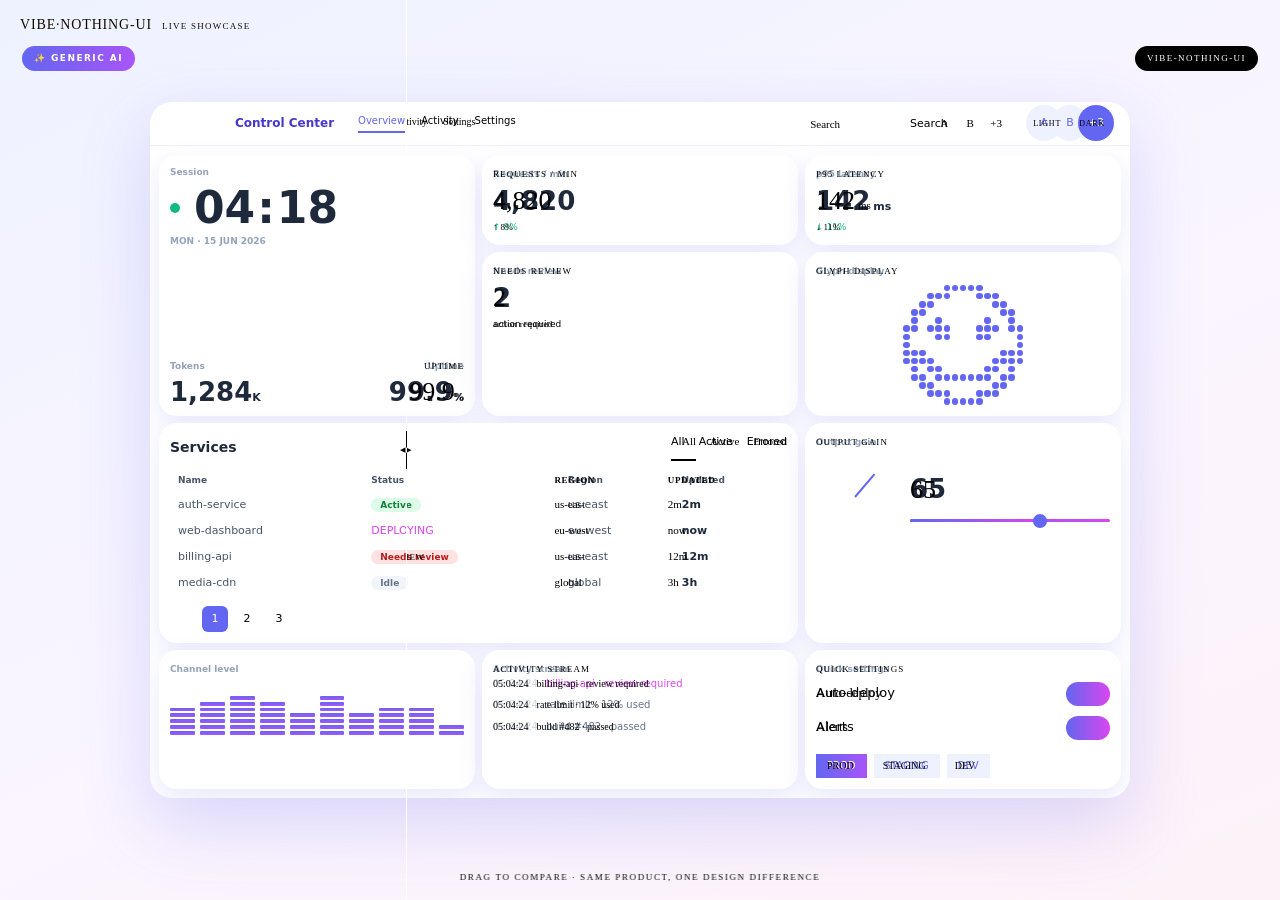
==== commit 7a5c9641: "Fix showcase: z-index so the Vibe layer actually reveals on drag (compare bug); fit whole window in " ====
--- a/showcase.html
+++ b/showcase.html
@@ -18,7 +18,8 @@
 
 /* comparison */
 .cmp-layer{position:absolute;inset:0;display:flex;align-items:center;justify-content:center}
-.cmp-layer.b{clip-path:inset(0 0 0 var(--cut,50%))}
+.cmp-layer.a{z-index:1}
+.cmp-layer.b{z-index:2;clip-path:inset(0 0 0 var(--cut,50%))}
 .divider{position:absolute;top:0;bottom:0;left:var(--cut,50%);z-index:30;pointer-events:none}
 .divider::before{content:"";position:absolute;top:0;bottom:0;left:-.5px;width:1px;background:#fff;mix-blend-mode:difference}
 .divider .grip{position:absolute;top:50%;left:0;transform:translate(-50%,-50%);width:38px;height:38px;border-radius:50%;background:#fff;mix-blend-mode:difference;display:grid;place-items:center;color:#000;font-family:var(--f-mono);font-size:11px}
@@ -31,7 +32,7 @@
 .cmp-layer.b .dots{position:absolute;inset:0;z-index:0;pointer-events:none;background-image:radial-gradient(var(--dotbg) 1.3px,transparent 1.7px);background-size:120px 120px;mix-blend-mode:difference}
 
 /* ===== shared dashboard window (identical structure both sides) ===== */
-.dash{position:relative;z-index:1;width:min(1000px,88vw);max-height:90vh;border-radius:16px;overflow:hidden;background:var(--surface);border:1px solid var(--line)}
+.dash{position:relative;z-index:1;width:min(980px,88vw);border-radius:16px;overflow:hidden;background:var(--surface);border:1px solid var(--line)}
 .topbar{height:44px;display:flex;align-items:center;gap:14px;padding:0 16px;border-bottom:1px solid var(--line)}
 .topbar .tl{width:9px;height:9px;border-radius:50%;background:var(--line-2)}
 .topbar .nm{font-family:var(--f-display);font-weight:500;font-size:12px;letter-spacing:.05em;color:var(--display);margin-right:4px}
@@ -42,23 +43,23 @@
 .tg{display:flex;border:1px solid var(--line-2);border-radius:999px;overflow:hidden}
 .tg button{font-family:var(--f-mono);font-size:8px;letter-spacing:.1em;padding:5px 9px;background:transparent;color:var(--secondary);border:0;cursor:pointer}
 .tg button.on{background:var(--display);color:var(--bg)}
-.dgrid{display:grid;grid-template-columns:repeat(12,1fr);grid-auto-flow:row dense;gap:8px;padding:10px}
-.cell{background:var(--glass);-webkit-backdrop-filter:blur(12px);backdrop-filter:blur(12px);border-radius:var(--r-md);padding:12px;min-width:0}
+.dgrid{display:grid;grid-template-columns:repeat(12,1fr);grid-auto-flow:row dense;gap:7px;padding:9px}
+.cell{background:var(--glass);-webkit-backdrop-filter:blur(12px);backdrop-filter:blur(12px);border-radius:var(--r-md);padding:11px;min-width:0}
 .c-focal{grid-column:span 4;grid-row:span 2;display:flex;flex-direction:column}
 .c-m1,.c-m2,.c-rev,.c-glyph,.c-gain,.c-set{grid-column:span 4}
 .c-table{grid-column:span 8}
-.c-level{grid-column:span 4}.c-stream{grid-column:span 8}
+.c-level{grid-column:span 4}.c-stream{grid-column:span 4}
 .lab{font-family:var(--f-mono);font-size:9px;letter-spacing:.12em;text-transform:uppercase;color:var(--secondary)}
 .dnum{font-family:var(--f-display);font-weight:500;color:var(--display);line-height:1}
-.clocknum{font-family:var(--f-display);font-weight:500;font-size:clamp(34px,4.1vw,50px);color:var(--display);line-height:.95;margin-top:10px;display:flex;align-items:center;gap:2px}
+.clocknum{font-family:var(--f-display);font-weight:500;font-size:clamp(30px,3.6vw,44px);color:var(--display);line-height:.95;margin-top:8px;display:flex;align-items:center;gap:2px}
 .clocknum .livedot{width:10px;height:10px;border-radius:50%;background:var(--accent);margin-right:12px;animation:bk 1.3s steps(1) infinite}
 @keyframes bk{0%,100%{opacity:1}50%{opacity:.25}}
-.metric .v{font-size:30px;margin-top:8px}
+.metric .v{font-size:26px;margin-top:6px}
 .metric .v .u{font-family:var(--f-mono);font-size:11px;color:var(--secondary);margin-left:3px}
 .metric .d{font-family:var(--f-mono);font-size:9px;margin-top:7px;letter-spacing:.04em;color:var(--success)}
 .ttl{font-family:var(--f-display);font-weight:500;font-size:14px;letter-spacing:.03em;color:var(--display)}
 .cell table{margin-top:8px}
-.cell td,.cell th{padding:7px 8px}
+.cell td,.cell th{padding:5px 8px}
 .tnum{font-family:var(--f-display);font-weight:500}
 /* one glyph display */
 .gwrap{display:flex;flex-direction:column;align-items:center;gap:8px;margin-top:6px}
@@ -69,15 +70,15 @@
 .gainrow{display:flex;align-items:center;gap:16px;margin-top:8px}
 .gainrow .knobval{margin-top:0;font-size:26px}
 /* channel level — vertical pixel/segment columns (up-down, independent) */
-.lvl{display:flex;align-items:flex-end;gap:5px;height:60px;margin-top:9px}
+.lvl{display:flex;align-items:flex-end;gap:5px;height:50px;margin-top:8px}
 .lvl .col{flex:1;display:flex;flex-direction:column-reverse;gap:2px;height:100%}
 .lvl .col .sg{flex:1;background:var(--line);border-radius:1px;transition:background .14s linear}
 .lvl .col .sg.on{background:var(--display)}
 .lvl .col .sg.pk{background:var(--accent)}
-.qr{display:flex;align-items:center;justify-content:space-between;padding:7px 0;border-bottom:1px solid var(--line)}
+.qr{display:flex;align-items:center;justify-content:space-between;padding:5px 0;border-bottom:1px solid var(--line)}
 .qr:last-child{border:0}.qr .l{font-family:var(--f-ui);font-size:13px;color:var(--primary)}
 .presets{display:flex;gap:7px;margin-top:9px}
-.stream.show{height:76px}
+.stream.show{height:62px}
 
 /* ===== generic-AI skin (.ai) — SAME structure, over-styled look ===== */
 .ai .dash{background:#fff;border:0;box-shadow:0 26px 70px rgba(99,102,241,.22);border-radius:22px}
@@ -206,18 +207,25 @@
   dashes.forEach(d=>{const st=d.querySelector('.stream');const r=document.createElement('div');r.className='s-l'+(sig?' sig':'');r.innerHTML='<span class="t">'+t+'</span>'+m;st.prepend(r);while(st.children.length>5)st.removeChild(st.lastChild);});}
 for(let k=0;k<4;k++)pushAll();setInterval(pushAll,2000);
 
-/* one glyph · smooth smiley (gentle smile loop), with eyes blink */
-const N=13,Cc=6,Rr=6.4;
-const glyphs=[...document.querySelectorAll('.gm[data-glyph]')].map(el=>{el.style.gridTemplateColumns='repeat('+N+',1fr)';el.style.width='104px';const cells=[];
-  for(let y=0;y<N;y++)for(let x=0;x<N;x++){const i=document.createElement('i');el.appendChild(i);i._x=x;i._y=y;i._m=Math.hypot(x-Cc,y-Cc)<=Rr;cells.push(i);}return cells;});
+/* one glyph · emoji-style smiley — round face, big round eyes (blink), a clear wide smile; smooth */
+const GN=15,GC=7,GR=7.3;
+const glyphs=[...document.querySelectorAll('.gm[data-glyph]')].map(el=>{el.style.gridTemplateColumns='repeat('+GN+',1fr)';el.style.width='120px';const cells=[];
+  for(let y=0;y<GN;y++)for(let x=0;x<GN;x++){const i=document.createElement('i');el.appendChild(i);i._x=x;i._y=y;i._m=Math.hypot(x-GC,y-GC)<=GR;cells.push(i);}return cells;});
 let gt=0;
-function glyphFrame(){gt+=0.04;const sm=5.0+(Math.sin(gt)*0.5+0.5)*1.8;const blink=(Math.sin(gt*0.7)>0.96);
-  glyphs.forEach(cells=>cells.forEach(i=>{if(!i._m){i.classList.remove('on');return;}
-    const x=i._x,y=i._y,d=Math.hypot(x-Cc,y-Cc);
-    const ring=d>=5.4&&d<=6.4;
-    const eyes=!blink&&(Math.hypot(x-(Cc-2),y-(Cc-1.5))<=.95||Math.hypot(x-(Cc+2),y-(Cc-1.5))<=.95);
-    const md=Math.hypot(x-Cc,y-(Cc-sm+2));const mouth=md>=sm&&md<=sm+1.05&&y>Cc;
-    i.classList.toggle('on',ring||eyes||mouth);}));
+function glyphFrame(){gt+=0.035;
+  const phase=gt%3.6, blink=phase>3.32;             // brief blink every ~3.6s
+  const sm=4.8+(Math.sin(gt*0.8)*0.5+0.5)*0.6;       // smile gently widens
+  const ex=2.8, ey=GC-1.7;
+  glyphs.forEach(cells=>cells.forEach(i=>{ if(!i._m){i.classList.remove('on');return;}
+    const x=i._x,y=i._y,d=Math.hypot(x-GC,y-GC);
+    const face=d>=6.2&&d<=7.3;
+    const eyes=blink
+      ? (Math.abs(y-ey)<=0.55 && (Math.abs(x-(GC-ex))<=1.4||Math.abs(x-(GC+ex))<=1.4))
+      : (Math.hypot(x-(GC-ex),y-ey)<=1.35||Math.hypot(x-(GC+ex),y-ey)<=1.35);
+    const md=Math.hypot(x-GC,y-(GC-1.7));
+    const mouth=md>=sm&&md<=sm+1.3&&y>GC+0.7;
+    i.classList.toggle('on',face||eyes||mouth);
+  }));
   requestAnimationFrame(glyphFrame);}
 glyphFrame();
 
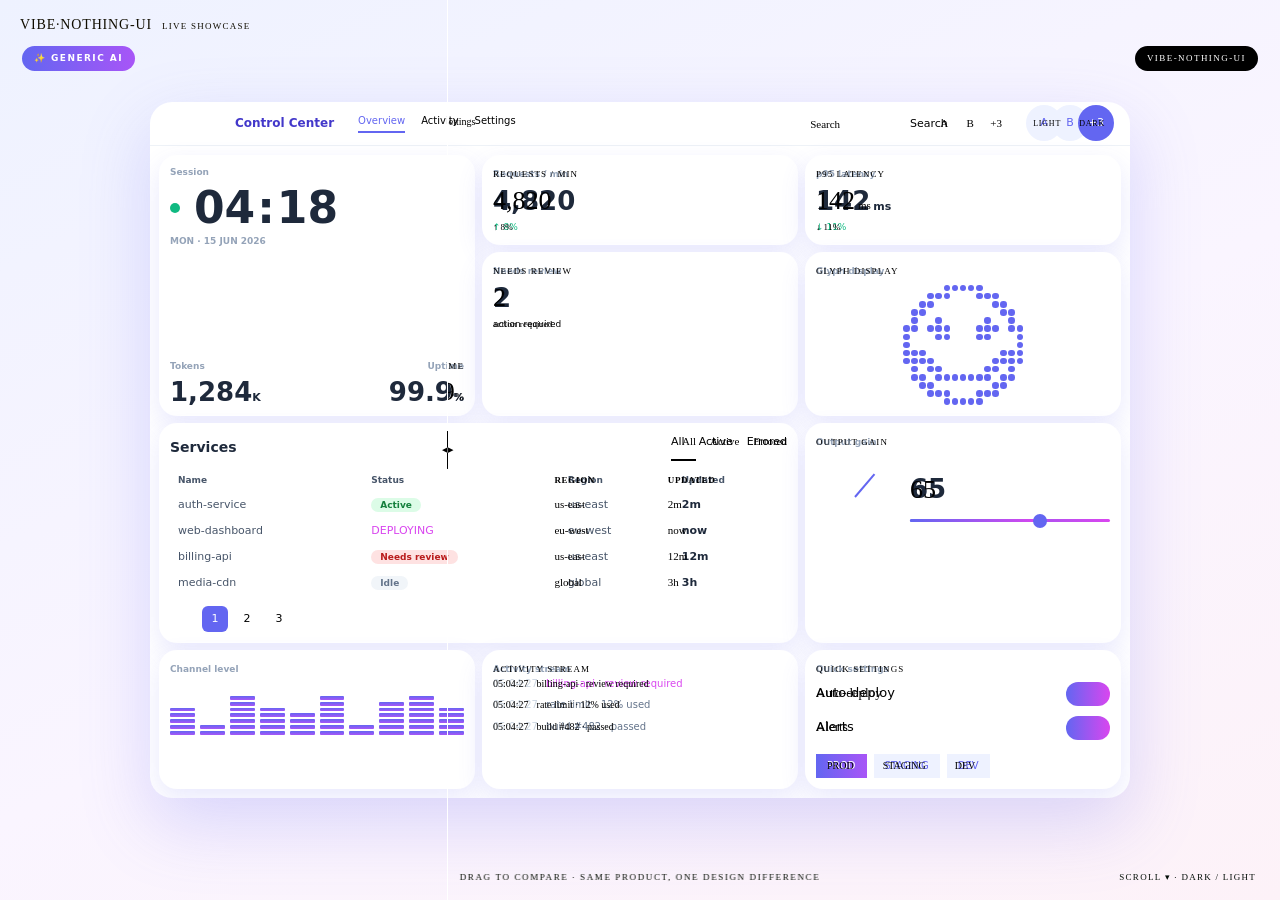
==== commit 865b4005: "Add stage 2 (Dark vs Light) to showcase; scroll-snap two stages; add [data-theme=dark] tokens so a d" ====
--- a/showcase.html
+++ b/showcase.html
@@ -8,7 +8,17 @@
 <style>
 html,body{height:100%}
 body{overflow:hidden;background:#0a0a0a}
-.stage{height:100vh;position:relative;overflow:hidden;user-select:none;-webkit-user-select:none;cursor:grab}
+/* tokens.css ships dark as :root default + a [data-theme=light] override, but no [data-theme=dark]
+   rule — so a dark region inside a light page needs the dark palette restated here. */
+[data-theme="dark"]{
+  --bg:#000;--surface:#0C0C0C;--raised:#171717;--line:#262626;--line-2:#3A3A3A;
+  --muted:#5A5A5A;--secondary:#8C8C8C;--primary:#EDEDED;--display:#FFF;
+  --accent:#D71921;--accent-ink:#FFFFFF;--accent-text:#FF4438;
+  --success:#7BE38A;--warning:#F2C94C;--error:#FF5247;
+  --dotbg:rgba(255,255,255,.48);--glass:rgba(16,16,16,.9);--glass-brd:rgba(255,255,255,.09);
+}
+main{height:100vh;overflow-y:auto;scroll-snap-type:y mandatory;scroll-behavior:smooth}
+.stage{height:100vh;position:relative;overflow:hidden;user-select:none;-webkit-user-select:none;cursor:grab;scroll-snap-align:start}
 .stage:active{cursor:grabbing}
 .brand{position:fixed;top:15px;left:20px;z-index:60;display:flex;gap:10px;align-items:baseline;mix-blend-mode:difference;color:#fff;pointer-events:none}
 .brand .w{font-family:var(--f-display);font-weight:500;font-size:14px;letter-spacing:.06em}
@@ -29,7 +39,11 @@
 /* layer backgrounds */
 .cmp-layer.a{background:linear-gradient(155deg,#eef2ff,#faf5ff 55%,#fdf2f8)}
 .cmp-layer.b{background:var(--bg)}
-.cmp-layer.b .dots{position:absolute;inset:0;z-index:0;pointer-events:none;background-image:radial-gradient(var(--dotbg) 1.3px,transparent 1.7px);background-size:120px 120px;mix-blend-mode:difference}
+.dots{position:absolute;inset:0;z-index:0;pointer-events:none;background-image:radial-gradient(var(--dotbg) 1.3px,transparent 1.7px);background-size:120px 120px;mix-blend-mode:difference}
+/* stage 2 = the same Vibe UI, dark vs light (both Nothing-styled) */
+#s2 .cmp-layer.a{background:var(--bg)}
+#s2 .tg{display:none}
+.scrollhint{position:absolute;bottom:16px;right:24px;z-index:40;mix-blend-mode:difference;color:#fff;font-family:var(--f-mono);font-size:9px;letter-spacing:.14em;pointer-events:none}
 
 /* ===== shared dashboard window (identical structure both sides) ===== */
 .dash{position:relative;z-index:1;width:min(980px,88vw);border-radius:16px;overflow:hidden;background:var(--surface);border:1px solid var(--line)}
@@ -113,12 +127,22 @@
 <body>
 <div class="brand"><span class="w">VIBE·NOTHING-UI</span><span class="s">LIVE SHOWCASE</span></div>
 
+<main id="main">
 <section class="stage" id="s1" style="--cut:50%">
   <div class="cmp-layer a ai"><div class="host"></div><span class="corner l" style="background:linear-gradient(90deg,#6366f1,#a855f7);color:#fff;font-family:system-ui;font-weight:700">✨ Generic AI</span></div>
   <div class="cmp-layer b"><div class="dots"></div><div class="host"></div><span class="corner r nt">Vibe-Nothing-UI</span></div>
   <div class="divider"><span class="grip">◂▸</span></div>
   <div class="hint">DRAG TO COMPARE · SAME PRODUCT, ONE DESIGN DIFFERENCE</div>
+  <div class="scrollhint">SCROLL ▾ · DARK / LIGHT</div>
 </section>
+
+<section class="stage" id="s2" style="--cut:50%">
+  <div class="cmp-layer a" data-theme="dark"><div class="dots"></div><div class="host"></div><span class="corner l" style="background:#fff;color:#000">Dark</span></div>
+  <div class="cmp-layer b" data-theme="light"><div class="dots"></div><div class="host"></div><span class="corner r" style="background:#000;color:#fff">Light</span></div>
+  <div class="divider"><span class="grip">◂▸</span></div>
+  <div class="hint">DRAG · DARK ⟷ LIGHT — SAME UI, ONE ATTRIBUTE</div>
+</section>
+</main>
 
 <script>
 /* ---- one shared dashboard, rendered into both layers ---- */
@@ -235,21 +259,24 @@
   dk.onclick=e=>{e.stopPropagation();dash.setAttribute('data-theme','dark');dk.classList.add('on');lt.classList.remove('on');};});
 
 /* light per-section interactions (tabs / pager / chips) scoped to stage */
-document.getElementById('s1').addEventListener('click',e=>{
+document.addEventListener('click',e=>{
   const t=e.target.closest('.nv span,.tabs span');if(t){[...t.parentElement.children].forEach(c=>c.classList.remove('on'));t.classList.add('on');}
   const pg=e.target.closest('.pager a');if(pg&&/^\d+$/.test(pg.textContent.trim())){pg.parentElement.querySelectorAll('a').forEach(a=>a.classList.remove('on'));pg.classList.add('on');}
   const ch=e.target.closest('.chip');if(ch){[...ch.parentElement.children].forEach(c=>c.classList.remove('on'));ch.classList.add('on');}
 });
 
-/* draggable compare divider */
-const s1=document.getElementById('s1');let cdrag=false;
-const setCut=p=>{p=Math.max(6,Math.min(94,p));s1.style.setProperty('--cut',p+'%');};
-s1.addEventListener('pointerdown',e=>{if(e.target.closest('.knob,input,.switch,a,.nv span,.tabs span,.chip,.tg'))return;cdrag=true;s1.setPointerCapture(e.pointerId);setCut(e.clientX/innerWidth*100);});
-s1.addEventListener('pointermove',e=>{if(cdrag)setCut(e.clientX/innerWidth*100);});
-s1.addEventListener('pointerup',()=>cdrag=false);s1.addEventListener('pointercancel',()=>cdrag=false);
+/* draggable compare divider — per stage */
 const ease=t=>t<.5?4*t*t*t:1-Math.pow(-2*t+2,3)/2;
-(function(){const seq=[[50,78],[78,24],[24,50]];let i=0;function leg(){if(i>=seq.length)return;const[a,b]=seq[i++];const t0=performance.now(),D=760;
-  (function f(n){const k=Math.min(1,(n-t0)/D);setCut(a+(b-a)*ease(k));k<1?requestAnimationFrame(f):leg();})(t0);}setTimeout(leg,500);})();
+document.querySelectorAll('.stage').forEach(st=>{let cdrag=false;
+  const setCut=p=>{p=Math.max(6,Math.min(94,p));st.style.setProperty('--cut',p+'%');};
+  st.addEventListener('pointerdown',e=>{if(e.target.closest('.knob,input,.switch,a,.nv span,.tabs span,.chip,.tg'))return;cdrag=true;st.setPointerCapture(e.pointerId);setCut(e.clientX/innerWidth*100);});
+  st.addEventListener('pointermove',e=>{if(cdrag)setCut(e.clientX/innerWidth*100);});
+  st.addEventListener('pointerup',()=>cdrag=false);st.addEventListener('pointercancel',()=>cdrag=false);
+  st._sweep=()=>{const seq=[[50,78],[78,24],[24,50]];let i=0;(function leg(){if(i>=seq.length)return;const[a,b]=seq[i++];const t0=performance.now(),D=760;
+    (function f(n){const k=Math.min(1,(n-t0)/D);setCut(a+(b-a)*ease(k));k<1?requestAnimationFrame(f):leg();})(t0);})();};});
+/* auto-sweep each stage once when it scrolls into view */
+const swObs=new IntersectionObserver(es=>es.forEach(en=>{if(en.isIntersecting&&!en.target._swept){en.target._swept=1;setTimeout(()=>en.target._sweep&&en.target._sweep(),400);}}),{threshold:.55});
+document.querySelectorAll('.stage').forEach(s=>swObs.observe(s));
 </script>
 </body>
 </html>
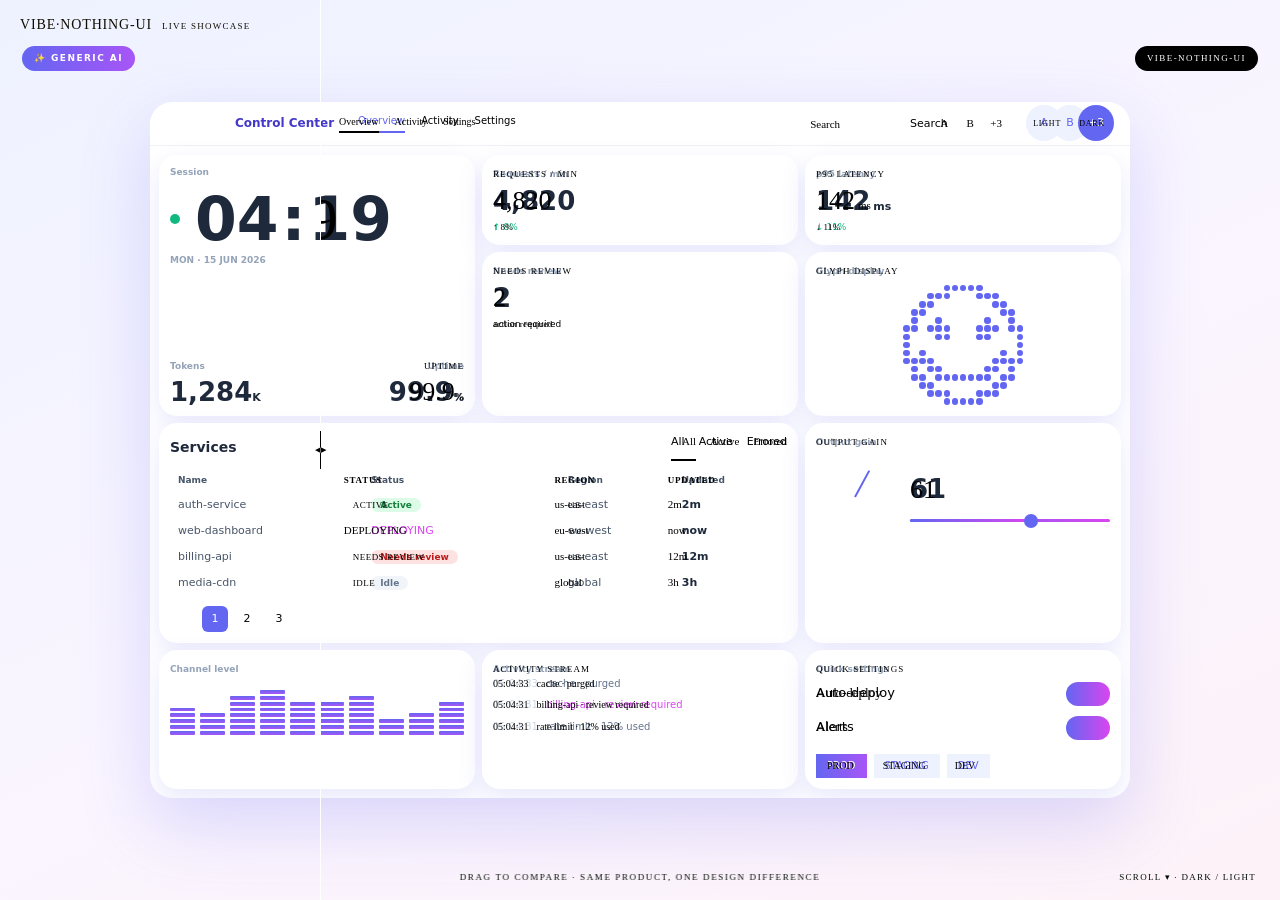
==== commit e566afa6: "Enlarge the session clock for a stronger focal center (fits without growing the window)" ====
--- a/showcase.html
+++ b/showcase.html
@@ -65,7 +65,8 @@
 .c-level{grid-column:span 4}.c-stream{grid-column:span 4}
 .lab{font-family:var(--f-mono);font-size:9px;letter-spacing:.12em;text-transform:uppercase;color:var(--secondary)}
 .dnum{font-family:var(--f-display);font-weight:500;color:var(--display);line-height:1}
-.clocknum{font-family:var(--f-display);font-weight:500;font-size:clamp(30px,3.6vw,44px);color:var(--display);line-height:.95;margin-top:8px;display:flex;align-items:center;gap:2px}
+.clocknum{font-family:var(--f-display);font-weight:500;font-size:clamp(42px,5vw,60px);color:var(--display);line-height:.95;margin-top:12px;display:flex;align-items:center;gap:3px}
+.clocknum .livedot{width:11px;height:11px}
 .clocknum .livedot{width:10px;height:10px;border-radius:50%;background:var(--accent);margin-right:12px;animation:bk 1.3s steps(1) infinite}
 @keyframes bk{0%,100%{opacity:1}50%{opacity:.25}}
 .metric .v{font-size:26px;margin-top:6px}
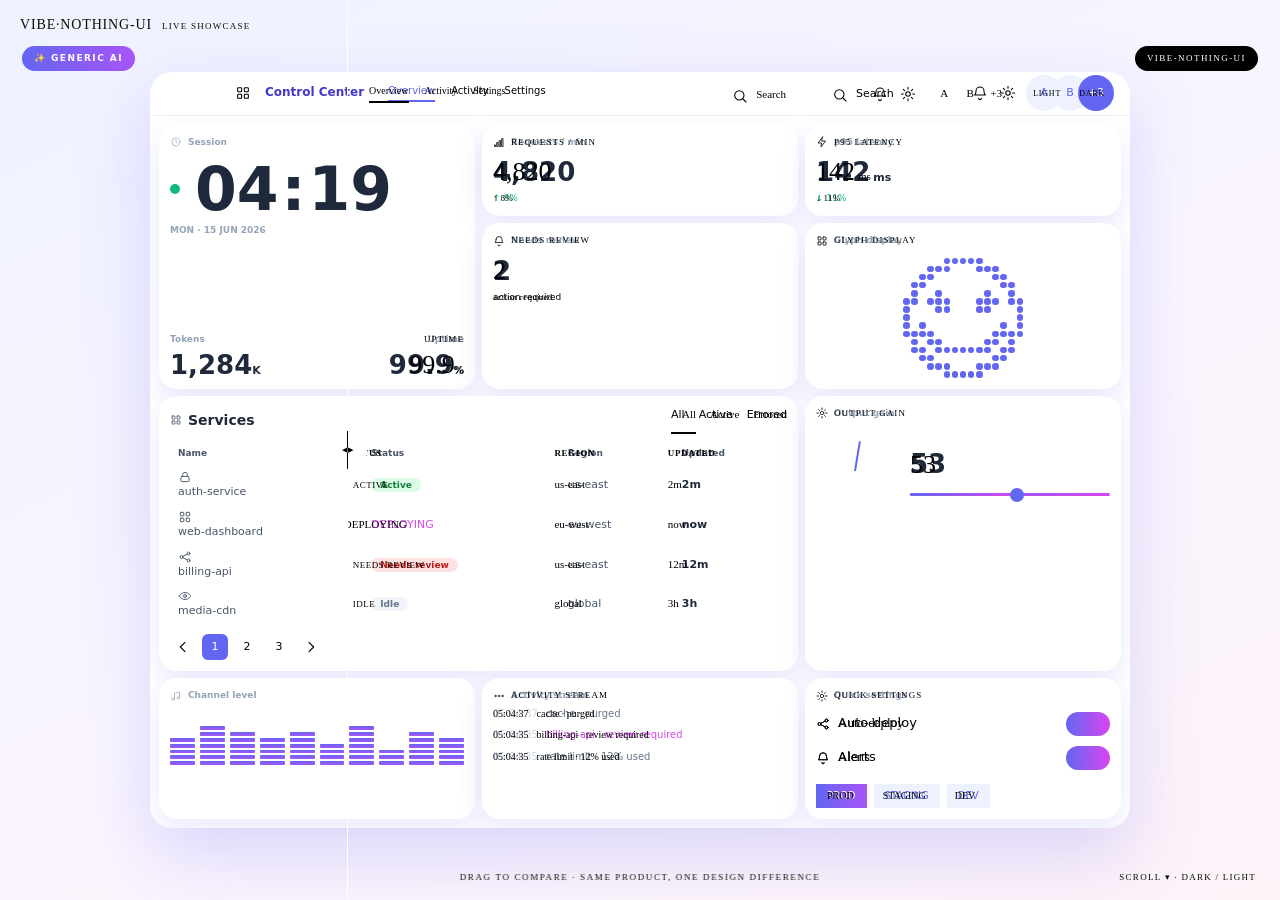
==== commit 181aca0b: "showcase: include SVG icon symbols (were missing) and use icons across topbar, tile headers, table r" ====
--- a/showcase.html
+++ b/showcase.html
@@ -93,6 +93,15 @@
 .qr{display:flex;align-items:center;justify-content:space-between;padding:5px 0;border-bottom:1px solid var(--line)}
 .qr:last-child{border:0}.qr .l{font-family:var(--f-ui);font-size:13px;color:var(--primary)}
 .presets{display:flex;gap:7px;margin-top:9px}
+/* icons sprinkled through the dashboard */
+.lab,.ttl{display:inline-flex;align-items:center;gap:6px}
+.lab .ico,.ttl .ico{width:12px;height:12px;flex-shrink:0;opacity:.85}
+.ti{width:14px;height:14px;vertical-align:-3px;margin-right:8px;color:var(--secondary)}
+.qr .l{display:inline-flex;align-items:center;gap:8px}
+.qr .l .ico{width:14px;height:14px;color:var(--secondary)}
+.icobtn{display:inline-flex;align-items:center;gap:12px;color:var(--muted)}
+.icobtn .ico{width:16px;height:16px;cursor:pointer}
+.icobtn .ico:hover{color:var(--primary)}
 .stream.show{height:62px}
 
 /* ===== generic-AI skin (.ai) — SAME structure, over-styled look ===== */
@@ -126,6 +135,27 @@
 </style>
 </head>
 <body>
+<svg width="0" height="0" style="position:absolute" aria-hidden="true"><defs>
+<symbol id="i-signal" viewBox="0 0 24 24"><path d="M3 18h2v3H3zM8 13h2v8H8zM13 9h2v12h-2zM18 5h2v16h-2z"/></symbol>
+<symbol id="i-wifi" viewBox="0 0 24 24"><path d="M2 8.5a16 16 0 0 1 20 0M5 12a11 11 0 0 1 14 0M8 15.5a6 6 0 0 1 8 0"/><circle cx="12" cy="19" r="1"/></symbol>
+<symbol id="i-battery" viewBox="0 0 24 24"><rect x="3" y="8" width="16" height="8" rx="2"/><path d="M21 11v2"/><path d="M6 11v2"/></symbol>
+<symbol id="i-bell" viewBox="0 0 24 24"><path d="M6 9a6 6 0 0 1 12 0c0 5 2 6 2 6H4s2-1 2-6M10 20a2 2 0 0 0 4 0"/></symbol>
+<symbol id="i-search" viewBox="0 0 24 24"><circle cx="11" cy="11" r="7"/><path d="M21 21l-4.5-4.5"/></symbol>
+<symbol id="i-gear" viewBox="0 0 24 24"><circle cx="12" cy="12" r="3.4"/><path d="M12 2v3M12 19v3M2 12h3M19 12h3M5 5l2 2M17 17l2 2M19 5l-2 2M7 17l-2 2"/></symbol>
+<symbol id="i-plus" viewBox="0 0 24 24"><path d="M12 5v14M5 12h14"/></symbol>
+<symbol id="i-check" viewBox="0 0 24 24"><path d="M4 12l5 5L20 6"/></symbol>
+<symbol id="i-chev-r" viewBox="0 0 24 24"><path d="M9 5l7 7-7 7"/></symbol>
+<symbol id="i-chev-l" viewBox="0 0 24 24"><path d="M15 5l-7 7 7 7"/></symbol>
+<symbol id="i-grid" viewBox="0 0 24 24"><rect x="4" y="4" width="6" height="6" rx="1"/><rect x="14" y="4" width="6" height="6" rx="1"/><rect x="4" y="14" width="6" height="6" rx="1"/><rect x="14" y="14" width="6" height="6" rx="1"/></symbol>
+<symbol id="i-user" viewBox="0 0 24 24"><circle cx="12" cy="8" r="4"/><path d="M4 21c0-4 4-6 8-6s8 2 8 6"/></symbol>
+<symbol id="i-lock" viewBox="0 0 24 24"><rect x="5" y="11" width="14" height="9" rx="2"/><path d="M8 11V8a4 4 0 0 1 8 0v3"/></symbol>
+<symbol id="i-clock" viewBox="0 0 24 24"><circle cx="12" cy="12" r="8"/><path d="M12 8v4l3 2"/></symbol>
+<symbol id="i-music" viewBox="0 0 24 24"><path d="M9 18V6l10-2v12"/><circle cx="6.5" cy="18" r="2.5"/><circle cx="16.5" cy="16" r="2.5"/></symbol>
+<symbol id="i-more" viewBox="0 0 24 24"><circle cx="5" cy="12" r="1.4"/><circle cx="12" cy="12" r="1.4"/><circle cx="19" cy="12" r="1.4"/></symbol>
+<symbol id="i-share" viewBox="0 0 24 24"><circle cx="6" cy="12" r="2.5"/><circle cx="18" cy="6" r="2.5"/><circle cx="18" cy="18" r="2.5"/><path d="M8 11l8-4M8 13l8 4"/></symbol>
+<symbol id="i-eye" viewBox="0 0 24 24"><path d="M2 12s4-6 10-6 10 6 10 6-4 6-10 6-10-6-10-6z"/><circle cx="12" cy="12" r="2.5"/></symbol>
+<symbol id="i-bolt" viewBox="0 0 24 24"><path d="M13 2L4 14h7l-1 8 9-12h-7z"/></symbol>
+</defs></svg>
 <div class="brand"><span class="w">VIBE·NOTHING-UI</span><span class="s">LIVE SHOWCASE</span></div>
 
 <main id="main">
@@ -149,46 +179,47 @@
 /* ---- one shared dashboard, rendered into both layers ---- */
 const DASH=`
 <div class="dash">
-  <div class="topbar"><span class="tl"></span><span class="tl"></span><span class="tl"></span><span class="nm">Control Center</span>
+  <div class="topbar"><span class="tl"></span><span class="tl"></span><span class="tl"></span><svg class="ico" style="width:16px;height:16px"><use href="#i-grid"/></svg><span class="nm">Control Center</span>
     <div class="nv"><span class="on">Overview</span><span>Activity</span><span>Settings</span></div>
     <div class="rt"><div class="withicon" style="width:140px"><svg class="ico sm"><use href="#i-search"/></svg><input class="inp" placeholder="Search"></div>
+      <span class="icobtn"><svg class="ico"><use href="#i-bell"/></svg><svg class="ico"><use href="#i-gear"/></svg></span>
       <div class="avg"><div class="ava">A</div><div class="ava">B</div><div class="ava more">+3</div></div>
       <div class="tg"><button class="lt on">LIGHT</button><button class="dk">DARK</button></div></div>
   </div>
   <div class="dgrid">
-    <div class="cell c-focal"><span class="lab">Session</span>
+    <div class="cell c-focal"><span class="lab"><svg class="ico"><use href="#i-clock"/></svg>Session</span>
       <div class="clocknum"><span class="livedot"></span><span class="hh">00</span>:<span class="mm">00</span></div>
       <span class="lab" style="margin-top:6px">MON · 15 JUN 2026</span>
       <div style="flex:1"></div>
       <div style="display:flex;justify-content:space-between;align-items:flex-end"><div><span class="lab">Tokens</span><div class="dnum tv" data-to="1284" style="font-size:26px;margin-top:5px">0<span class="u" style="font-family:var(--f-mono);font-size:11px;color:var(--secondary)">K</span></div></div>
         <div style="text-align:right"><span class="lab">Uptime</span><div class="dnum" style="font-size:26px;margin-top:5px">99.9<span class="u" style="font-family:var(--f-mono);font-size:11px;color:var(--secondary)">%</span></div></div></div>
     </div>
-    <div class="cell metric c-m1"><span class="lab">Requests / min</span><div class="dnum v tv" data-to="4820">0</div><div class="d">↑ 8%</div></div>
-    <div class="cell metric c-m2"><span class="lab">p95 latency</span><div class="dnum v tv" data-to="142">0<span class="u">ms</span></div><div class="d">↓ 11%</div></div>
-    <div class="cell metric c-rev"><span class="lab">Needs review</span><div class="dnum v" style="color:var(--accent-text)">2</div><div class="d" style="color:var(--accent-text)">action required</div></div>
-    <div class="cell c-glyph"><span class="lab">Glyph display</span>
+    <div class="cell metric c-m1"><span class="lab"><svg class="ico"><use href="#i-signal"/></svg>Requests / min</span><div class="dnum v tv" data-to="4820">0</div><div class="d">↑ 8%</div></div>
+    <div class="cell metric c-m2"><span class="lab"><svg class="ico"><use href="#i-bolt"/></svg>p95 latency</span><div class="dnum v tv" data-to="142">0<span class="u">ms</span></div><div class="d">↓ 11%</div></div>
+    <div class="cell metric c-rev"><span class="lab"><svg class="ico"><use href="#i-bell"/></svg>Needs review</span><div class="dnum v" style="color:var(--accent-text)">2</div><div class="d" style="color:var(--accent-text)">action required</div></div>
+    <div class="cell c-glyph"><span class="lab"><svg class="ico"><use href="#i-grid"/></svg>Glyph display</span>
       <div class="gwrap"><div class="gm" data-glyph="smiley"></div></div>
     </div>
     <div class="cell c-table">
-      <div style="display:flex;align-items:center"><span class="ttl">Services</span><span style="flex:1"></span>
+      <div style="display:flex;align-items:center"><span class="ttl"><svg class="ico"><use href="#i-grid"/></svg>Services</span><span style="flex:1"></span>
         <div class="tabs" style="border:0;gap:14px"><span class="on">All</span><span>Active</span><span>Errored</span></div></div>
       <table><thead><tr><th>Name</th><th>Status</th><th>Region</th><th>Updated</th></tr></thead><tbody>
-        <tr><td>auth-service</td><td><span class="pill a">Active</span></td><td>us-east</td><td class="tnum">2m</td></tr>
-        <tr><td>web-dashboard</td><td><span class="row-live"><span class="d"></span>DEPLOYING</span><div class="dtrk"></div></td><td>eu-west</td><td class="tnum">now</td></tr>
-        <tr><td>billing-api</td><td><span class="pill sig">Needs review</span></td><td>us-east</td><td class="tnum">12m</td></tr>
-        <tr><td>media-cdn</td><td><span class="pill i">Idle</span></td><td>global</td><td class="tnum">3h</td></tr>
+        <tr><td><svg class="ico ti"><use href="#i-lock"/></svg>auth-service</td><td><span class="pill a">Active</span></td><td>us-east</td><td class="tnum">2m</td></tr>
+        <tr><td><svg class="ico ti"><use href="#i-grid"/></svg>web-dashboard</td><td><span class="row-live"><span class="d"></span>DEPLOYING</span><div class="dtrk"></div></td><td>eu-west</td><td class="tnum">now</td></tr>
+        <tr><td><svg class="ico ti"><use href="#i-share"/></svg>billing-api</td><td><span class="pill sig">Needs review</span></td><td>us-east</td><td class="tnum">12m</td></tr>
+        <tr><td><svg class="ico ti"><use href="#i-eye"/></svg>media-cdn</td><td><span class="pill i">Idle</span></td><td>global</td><td class="tnum">3h</td></tr>
       </tbody></table>
       <div class="pager" style="margin-top:10px"><a><svg class="ico sm"><use href="#i-chev-l"/></svg></a><a class="on">1</a><a>2</a><a>3</a><a><svg class="ico sm"><use href="#i-chev-r"/></svg></a></div>
     </div>
-    <div class="cell c-gain"><span class="lab">Output gain</span>
+    <div class="cell c-gain"><span class="lab"><svg class="ico"><use href="#i-gear"/></svg>Output gain</span>
       <div class="gainrow"><div class="knob"><span class="ind"></span></div>
         <div style="flex:1"><div class="knobval">50</div><div class="track-fill" style="margin-top:10px"><i style="width:50%"></i><b style="left:50%"></b></div></div></div>
     </div>
-    <div class="cell c-level"><span class="lab">Channel level</span><div class="lvl"></div></div>
-    <div class="cell c-stream"><span class="lab">Activity stream</span><div class="stream show"></div></div>
-    <div class="cell c-set"><span class="lab">Quick settings</span>
-      <div class="qr"><span class="l">Auto-deploy</span><div class="switch on" onclick="this.classList.toggle('on')"></div></div>
-      <div class="qr"><span class="l">Alerts</span><div class="switch on" onclick="this.classList.toggle('on')"></div></div>
+    <div class="cell c-level"><span class="lab"><svg class="ico"><use href="#i-music"/></svg>Channel level</span><div class="lvl"></div></div>
+    <div class="cell c-stream"><span class="lab"><svg class="ico"><use href="#i-more"/></svg>Activity stream</span><div class="stream show"></div></div>
+    <div class="cell c-set"><span class="lab"><svg class="ico"><use href="#i-gear"/></svg>Quick settings</span>
+      <div class="qr"><span class="l"><svg class="ico"><use href="#i-share"/></svg>Auto-deploy</span><div class="switch on" onclick="this.classList.toggle('on')"></div></div>
+      <div class="qr"><span class="l"><svg class="ico"><use href="#i-bell"/></svg>Alerts</span><div class="switch on" onclick="this.classList.toggle('on')"></div></div>
       <div class="presets"><span class="chip on">PROD</span><span class="chip">STAGING</span><span class="chip">DEV</span></div>
     </div>
   </div>
